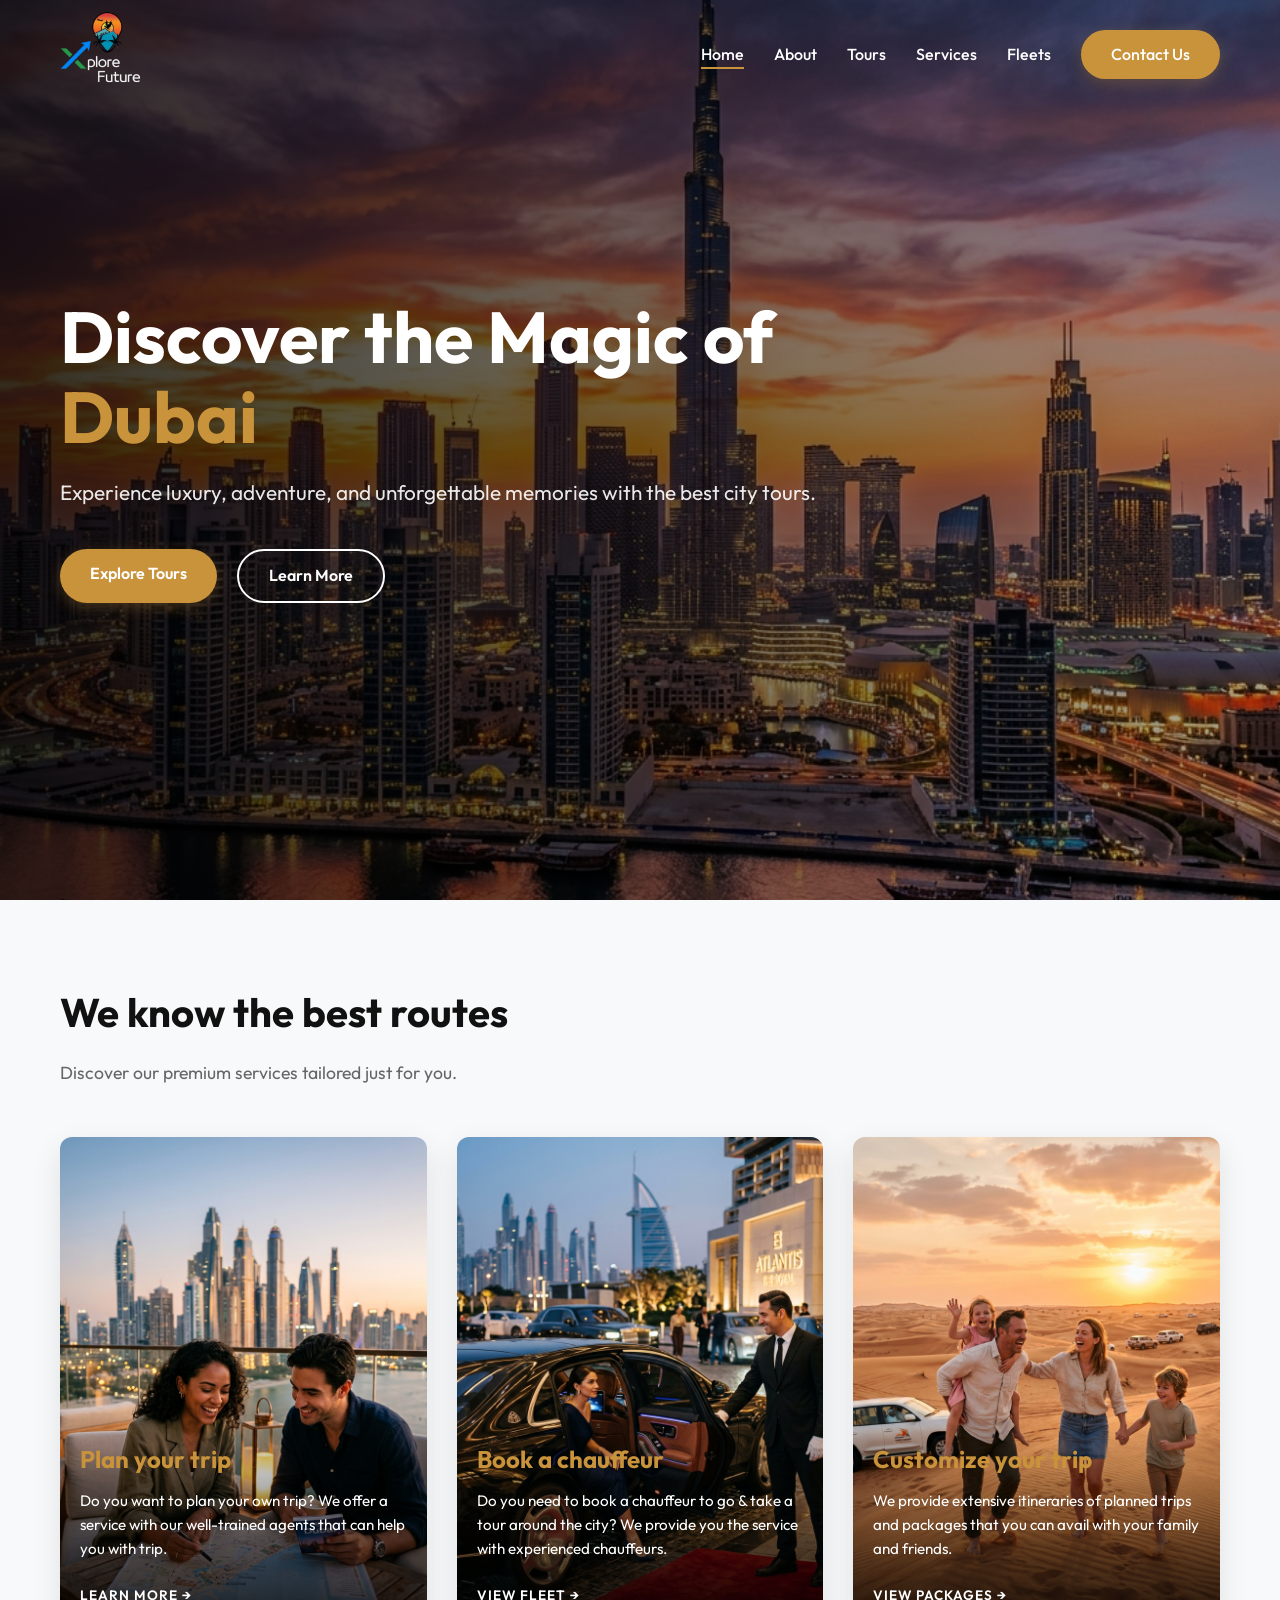
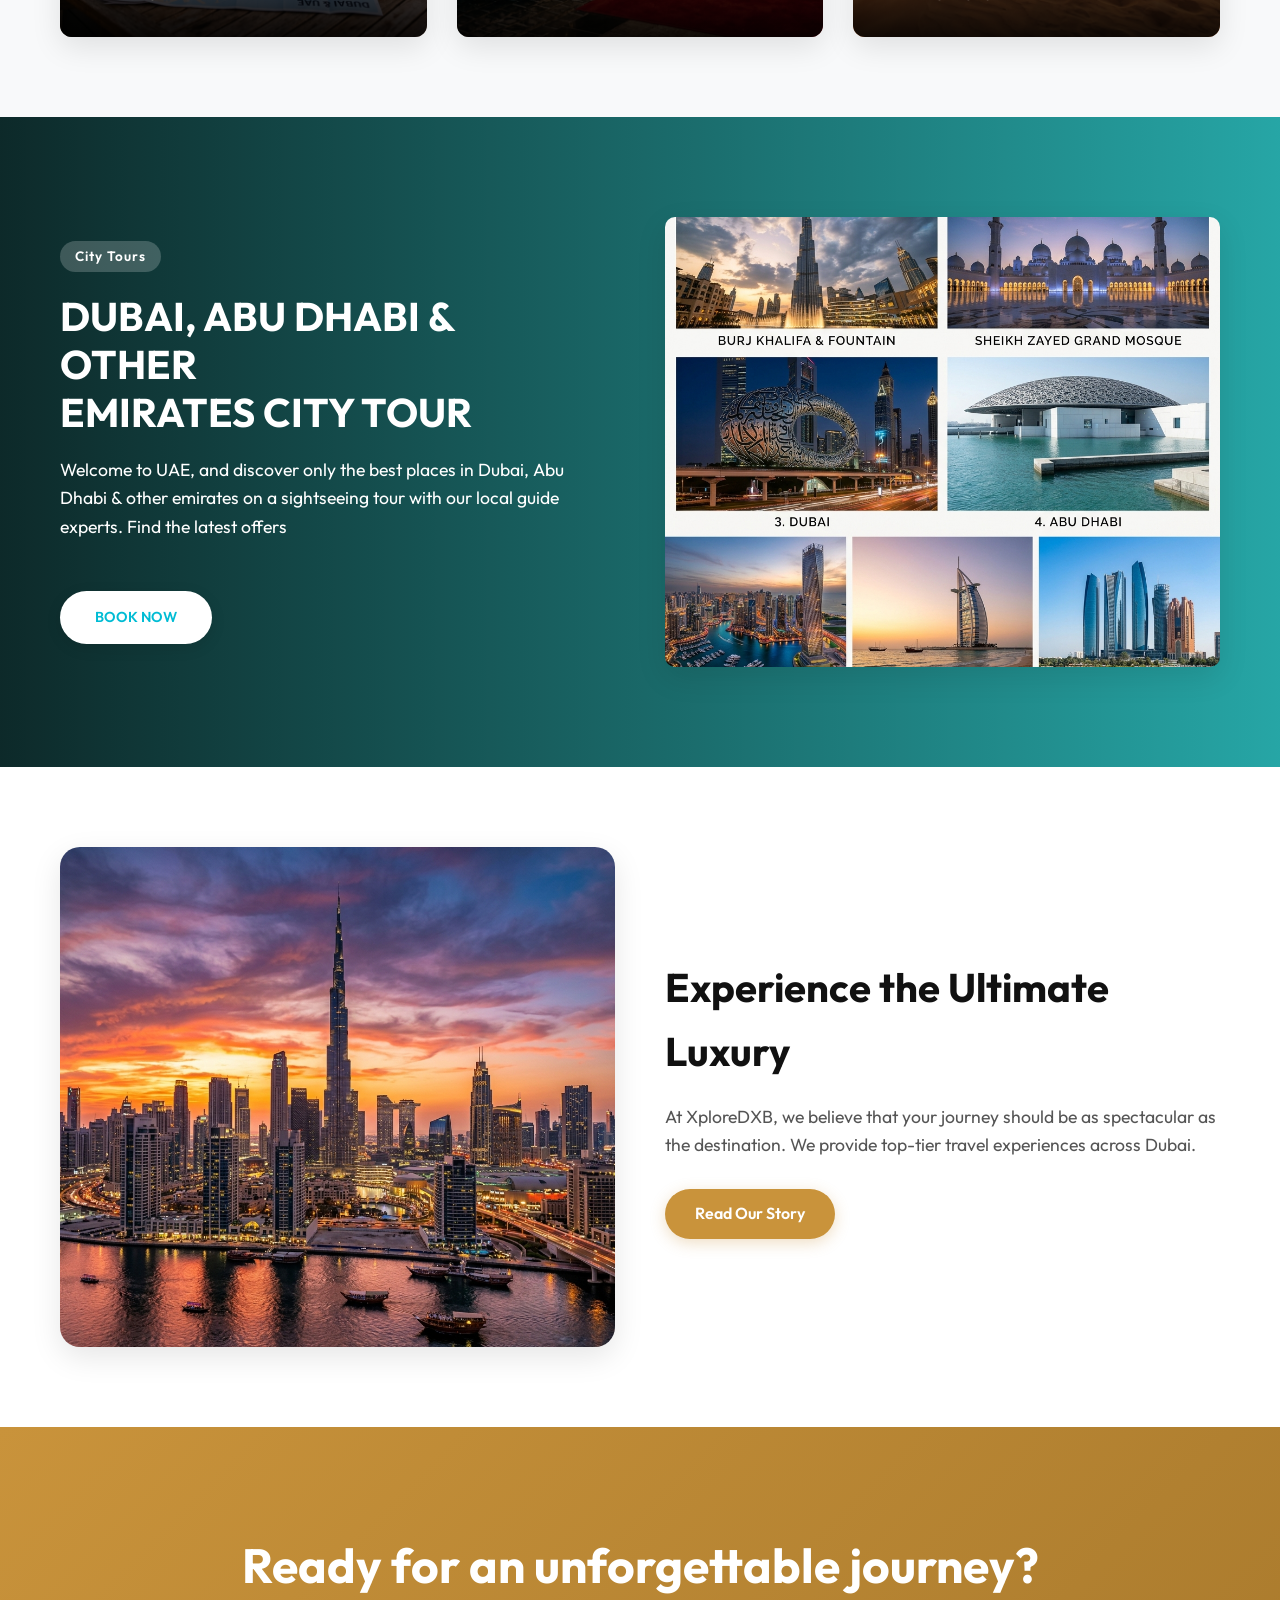
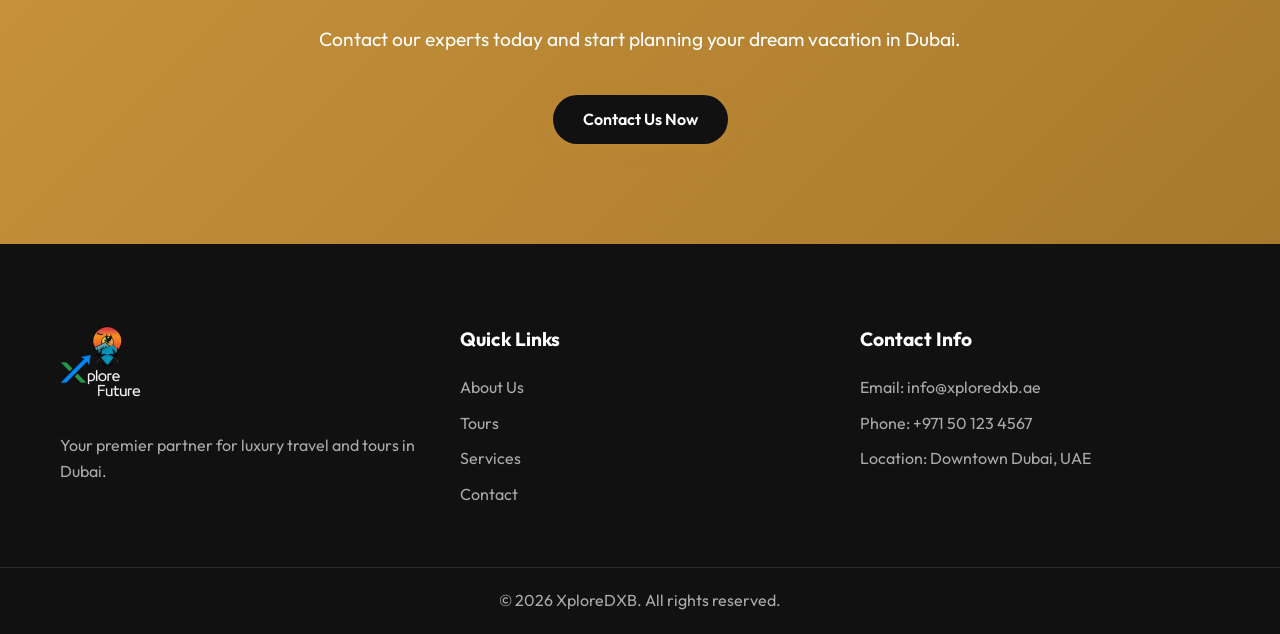
==== index.html @ eebd7970 "explore dxb" ====
<!DOCTYPE html>
<html lang="en">
<head>
    <meta charset="UTF-8">
    <meta name="viewport" content="width=device-width, initial-scale=1.0">
    <title>XploreDXB - Dubai City Tour</title>
    <meta name="description" content="Explore Dubai with the best city tours, chauffeur services, and customizable trips.">
    <link href="https://fonts.googleapis.com/css2?family=Outfit:wght@300;400;600;700&display=swap" rel="stylesheet">
    <link rel="stylesheet" href="css/style.css">
</head>
<body>
    <header class="header" id="header">
        <div class="container nav-container">
            <a href="index.html" class="logo"><img src="assets/logo.png" alt="XploreDXB Logo" style="height: 75px; width: auto; max-height: 100%;"></a>
            <nav class="nav-menu" id="nav-menu">
                <ul class="nav-list">
                    <li><a href="index.html" class="nav-link active">Home</a></li>
                    <li><a href="about.html" class="nav-link">About</a></li>
                    <li><a href="tours.html" class="nav-link">Tours</a></li>
                    <li><a href="services.html" class="nav-link">Services</a></li>
                    <li><a href="fleets.html" class="nav-link">Fleets</a></li>
                    <li><a href="contact.html" class="nav-link btn-primary">Contact Us</a></li>
                </ul>
            </nav>
            <div class="menu-toggle" id="menu-toggle">
                <div class="bar"></div>
                <div class="bar"></div>
                <div class="bar"></div>
            </div>
        </div>
    </header>

    <main>
        <!-- Hero Section -->
        <section class="hero" id="home">
            <div class="hero-overlay"></div>
            <div class="container">
                <div class="hero-content">
                    <h1 class="hero-title">Discover the Magic of <span>Dubai</span></h1>
                    <p class="hero-subtitle">Experience luxury, adventure, and unforgettable memories with the best city tours.</p>
                    <div class="hero-actions">
                        <a href="tours.html" class="btn-primary">Explore Tours</a>
                        <a href="about.html" class="btn-secondary">Learn More</a>
                    </div>
                </div>
            </div>
        </section>

        <!-- Best Routes Section -->
        <section class="section routes-section" id="routes">
            <div class="container">
                <div class="section-header">
                    <h2 class="section-title">We know the best routes</h2>
                    <p class="section-subtitle">Discover our premium services tailored just for you.</p>
                </div>
                
                <div class="cards-grid">
                    <!-- Card 1 -->
                    <div class="route-card" style="background-image: url('assets/images/card_plan.png');">
                        <div class="card-overlay">
                            <h3>Plan your trip</h3>
                            <p>Do you want to plan your own trip? We offer a service with our well-trained agents that can help you with trip.</p>
                            <a href="services.html" class="card-link">Learn More &rarr;</a>
                        </div>
                    </div>

                    <!-- Card 2 -->
                    <div class="route-card" style="background-image: url('assets/images/card_chauffeur.png');">
                        <div class="card-overlay">
                            <h3>Book a chauffeur</h3>
                            <p>Do you need to book a chauffeur to go & take a tour around the city? We provide you the service with experienced chauffeurs.</p>
                            <a href="fleets.html" class="card-link">View Fleet &rarr;</a>
                        </div>
                    </div>

                    <!-- Card 3 -->
                    <div class="route-card" style="background-image: url('assets/images/card_customize.png');">
                        <div class="card-overlay">
                            <h3>Customize your trip</h3>
                            <p>We provide extensive itineraries of planned trips and packages that you can avail with your family and friends.</p>
                            <a href="tours.html" class="card-link">View Packages &rarr;</a>
                        </div>
                    </div>
                </div>
            </div>
        </section>

        <!-- City Tour Section -->
        <section class="section city-tour-section">
            <div class="city-tour-overlay"></div>
            <div class="container split-layout" style="position: relative; z-index: 2;">
                <div class="split-content city-tour-text">
                    <span class="pill-tag">City Tours</span>
                    <h2 class="section-title text-white">DUBAI, ABU DHABI & OTHER<br>EMIRATES CITY TOUR</h2>
                    <p class="text-white">Welcome to UAE, and discover only the best places in Dubai, Abu Dhabi & other emirates on a sightseeing tour with our local guide experts. Find the latest offers</p>
                    <a href="contact.html" class="btn-primary btn-cyan">BOOK NOW</a>
                </div>
                <div class="split-image city-tour-img"></div>
            </div>
        </section>

        <!-- About Us Snippet Section -->
        <section class="section about-snippet">
            <div class="container split-layout">
                <div class="split-image" style="background-image: url('assets/images/hero_dubai.png'); border-radius: 20px;"></div>
                <div class="split-content">
                    <h2 class="section-title">Experience the Ultimate Luxury</h2>
                    <p>At XploreDXB, we believe that your journey should be as spectacular as the destination. We provide top-tier travel experiences across Dubai.</p>
                    <a href="about.html" class="btn-primary">Read Our Story</a>
                </div>
            </div>
        </section>
        
        <!-- Call to Action Section -->
        <section class="section cta-section">
            <div class="container cta-container">
                <h2>Ready for an unforgettable journey?</h2>
                <p>Contact our experts today and start planning your dream vacation in Dubai.</p>
                <a href="contact.html" class="btn-primary" style="background: var(--dark); color: white;">Contact Us Now</a>
            </div>
        </section>
    </main>

    <footer class="footer">
        <div class="container footer-content">
            <div class="footer-brand">
                <a href="index.html" class="logo"><img src="assets/logo.png" alt="XploreDXB Logo" style="height: 75px; width: auto; max-height: 100%;"></a>
                <p>Your premier partner for luxury travel and tours in Dubai.</p>
            </div>
            <div class="footer-links">
                <h4>Quick Links</h4>
                <ul>
                    <li><a href="about.html">About Us</a></li>
                    <li><a href="tours.html">Tours</a></li>
                    <li><a href="services.html">Services</a></li>
                    <li><a href="contact.html">Contact</a></li>
                </ul>
            </div>
            <div class="footer-contact">
                <h4>Contact Info</h4>
                <p>Email: info@xploredxb.ae</p>
                <p>Phone: +971 50 123 4567</p>
                <p>Location: Downtown Dubai, UAE</p>
            </div>
        </div>
        <div class="footer-bottom">
            <p>&copy; 2026 XploreDXB. All rights reserved.</p>
        </div>
    </footer>

    <script src="js/main.js"></script>
</body>
</html>
---- css/style.css ----
/* CSS Variables for Theming */
:root {
    --primary: #c9933b; /* Premium Gold */
    --primary-dark: #a8792c;
    --secondary: #242424; /* Dark gray for text */
    --light: #f8f9fa;
    --dark: #111111; /* Very dark for background elements */
    --white: #ffffff;
    --transition: all 0.3s ease;
    --shadow: 0 10px 30px rgba(0, 0, 0, 0.1);
    --border-radius: 12px;
}

/* Reset & Global */
* {
    margin: 0;
    padding: 0;
    box-sizing: border-box;
}

body {
    font-family: 'Outfit', sans-serif;
    color: var(--secondary);
    background-color: var(--white);
    line-height: 1.6;
    overflow-x: hidden;
}

a {
    text-decoration: none;
    color: inherit;
    transition: var(--transition);
}

ul {
    list-style: none;
}

.container {
    width: 100%;
    max-width: 1200px;
    margin: 0 auto;
    padding: 0 20px;
}

.section {
    padding: 80px 0;
}

.section-header {
    text-align: left;
    margin-bottom: 50px;
}

.section-title {
    font-size: 2.5rem;
    font-weight: 700;
    margin-bottom: 15px;
    color: var(--dark);
}

.section-subtitle {
    font-size: 1.1rem;
    color: #666;
    max-width: 600px;
    margin: 0;
}

/* Buttons */
.btn-primary, .btn-secondary {
    display: inline-block;
    padding: 12px 30px;
    border-radius: 30px;
    font-weight: 600;
    cursor: pointer;
    transition: var(--transition);
    border: none;
    text-align: center;
}

.btn-primary {
    background-color: var(--primary);
    color: var(--white) !important;
    box-shadow: 0 4px 15px rgba(201, 147, 59, 0.3);
}

.btn-primary:hover {
    background-color: var(--primary-dark);
    transform: translateY(-3px);
    box-shadow: 0 8px 20px rgba(201, 147, 59, 0.4);
}

.btn-secondary {
    background-color: transparent;
    color: var(--white);
    border: 2px solid var(--white);
}

.btn-secondary:hover {
    background-color: var(--white);
    color: var(--dark);
}

/* Header & Nav */
.header {
    position: absolute;
    top: 0;
    left: 0;
    width: 100%;
    z-index: 1000;
    padding: 10px 0;
    background: transparent;
}



.nav-container {
    display: flex;
    justify-content: space-between;
    align-items: center;
}

.logo {
    font-size: 2rem;
    font-weight: 700;
    color: var(--white);
    letter-spacing: 1px;
}

.logo span {
    color: var(--primary);
}

.nav-menu {
    display: flex;
}

.nav-list {
    display: flex;
    align-items: center;
    gap: 30px;
}

.nav-link {
    color: var(--white);
    font-weight: 500;
    position: relative;
}

.nav-link::after {
    content: '';
    position: absolute;
    bottom: -5px;
    left: 0;
    width: 0;
    height: 2px;
    background-color: var(--primary);
    transition: var(--transition);
}

.nav-link:hover::after, .nav-link.active::after {
    width: 100%;
}

.nav-link.btn-primary::after {
    display: none;
}

.menu-toggle {
    display: none;
    flex-direction: column;
    gap: 5px;
    cursor: pointer;
}

.menu-toggle .bar {
    width: 25px;
    height: 3px;
    background-color: var(--white);
    transition: var(--transition);
}

.header.scrolled .menu-toggle .bar {
    background-color: var(--dark);
}

/* Hero Section */
.hero {
    height: 100vh;
    min-height: 600px;
    background-image: url('../assets/images/hero_dubai.png');
    background-size: 110%;
    background-position: 0% 50%;
    position: relative;
    display: flex;
    align-items: center;
    overflow: hidden;
    animation: panBg 25s infinite alternate linear;
}

@keyframes panBg {
    0% { background-position: 0% 50%; }
    100% { background-position: 100% 50%; }
}

.hero-overlay {
    position: absolute;
    top: 0; left: 0; right: 0; bottom: 0;
    background: linear-gradient(to right, rgba(0,0,0,0.8) 0%, rgba(0,0,0,0.3) 100%);
    z-index: 1;
}

.hero-content {
    position: relative;
    z-index: 2;
    color: var(--white);
    max-width: 800px;
    text-align: left;
    animation: fadeInUp 1s ease forwards;
}

.hero-title {
    font-size: 4.5rem;
    font-weight: 700;
    line-height: 1.1;
    margin-bottom: 20px;
}

.hero-title span {
    color: var(--primary);
}

.hero-subtitle {
    font-size: 1.3rem;
    margin-bottom: 40px;
    opacity: 0.9;
}

.hero-actions {
    display: flex;
    gap: 20px;
    justify-content: flex-start;
}

/* Best Routes Section */
.routes-section {
    background-color: var(--light);
}

.cards-grid {
    display: grid;
    grid-template-columns: repeat(auto-fit, minmax(300px, 1fr));
    gap: 30px;
}

.route-card {
    height: 500px;
    border-radius: var(--border-radius);
    overflow: hidden;
    position: relative;
    background-size: cover;
    background-position: center;
    box-shadow: var(--shadow);
    transition: var(--transition);
    cursor: pointer;
}

.route-card:hover {
    transform: translateY(-10px);
}

.card-overlay {
    position: absolute;
    bottom: 0;
    left: 0;
    right: 0;
    background: linear-gradient(to top, rgba(0,0,0,0.9), transparent);
    padding: 30px 20px;
    color: var(--white);
    transition: var(--transition);
}

.card-overlay h3 {
    font-size: 1.5rem;
    margin-bottom: 10px;
    color: var(--primary);
}

.card-overlay p {
    font-size: 0.95rem;
    margin-bottom: 20px;
}

.card-link {
    color: var(--white);
    font-weight: 600;
    text-transform: uppercase;
    font-size: 0.85rem;
    letter-spacing: 1px;
}

.card-link:hover {
    color: var(--primary);
}

/* Split Layout (About Snippet) */
.split-layout {
    display: grid;
    grid-template-columns: 1fr 1fr;
    gap: 50px;
    align-items: center;
}

.split-content h2 {
    font-size: 2.5rem;
    margin-bottom: 20px;
    color: var(--dark);
}

.split-content p {
    margin-bottom: 30px;
    color: #555;
    font-size: 1.1rem;
}

.split-image {
    height: 500px;
    background-size: cover;
    background-position: center;
    box-shadow: var(--shadow);
}

/* CTA Section */
.cta-section {
    background: linear-gradient(135deg, var(--primary), var(--primary-dark));
    color: var(--white);
    text-align: center;
    padding: 100px 20px;
}

.cta-container h2 {
    font-size: 3rem;
    margin-bottom: 20px;
}

.cta-container p {
    font-size: 1.2rem;
    margin-bottom: 40px;
}

/* Footer */
.footer {
    background-color: var(--dark);
    color: #aaa;
    padding: 80px 0 20px;
}

.footer-content {
    display: grid;
    grid-template-columns: repeat(auto-fit, minmax(250px, 1fr));
    gap: 40px;
    margin-bottom: 50px;
}

.footer-brand .logo {
    display: block;
    margin-bottom: 20px;
}

.footer h4 {
    color: var(--white);
    margin-bottom: 20px;
    font-size: 1.2rem;
}

.footer-links ul li {
    margin-bottom: 10px;
}

.footer-links a:hover {
    color: var(--primary);
    padding-left: 5px;
}

.footer-contact p {
    margin-bottom: 10px;
}

.footer-bottom {
    text-align: center;
    padding-top: 20px;
    border-top: 1px solid rgba(255,255,255,0.1);
}

/* Animations */
@keyframes fadeInUp {
    from {
        opacity: 0;
        transform: translateY(30px);
    }
    to {
        opacity: 1;
        transform: translateY(0);
    }
}

/* City Tour Section */
.city-tour-section {
    position: relative;
    background-image: url('../assets/images/hero_dubai.png');
    background-size: cover;
    background-position: center;
    background-attachment: fixed;
    padding: 100px 0;
}

.city-tour-overlay {
    position: absolute;
    top: 0; left: 0; right: 0; bottom: 0;
    background: linear-gradient(to right, rgba(0, 30, 30, 0.95), rgba(0, 150, 150, 0.85));
    z-index: 1;
}

.city-tour-text {
    padding-right: 40px;
}

.city-tour-text .section-title {
    margin-top: 20px;
    font-size: 2.5rem;
    line-height: 1.2;
}

.text-white {
    color: var(--white) !important;
}

.pill-tag {
    display: inline-block;
    padding: 5px 15px;
    background: rgba(255, 255, 255, 0.2);
    color: var(--white);
    border-radius: 20px;
    font-size: 0.85rem;
    font-weight: 600;
    letter-spacing: 1px;
}

.btn-cyan {
    background-color: var(--white);
    color: #00bcd4 !important;
    margin-top: 20px;
    font-size: 0.9rem;
    padding: 15px 35px;
    box-shadow: 0 4px 15px rgba(0,0,0,0.1);
}

.btn-cyan:hover {
    background-color: #00bcd4;
    color: var(--white) !important;
}

.city-tour-img {
    background-image: url('../assets/images/city_tour.png');
    border-radius: 10px;
    height: 450px;
    box-shadow: var(--shadow);
}

/* Responsive */
@media (max-width: 992px) {
    .hero-title { font-size: 3.5rem; }
    .split-layout { grid-template-columns: 1fr; }
    .split-image { height: 400px; order: -1; }
}

@media (max-width: 768px) {
    .menu-toggle { display: flex; }
    
    .nav-menu {
        position: absolute;
        top: 100%;
        left: 0;
        width: 100%;
        background-color: var(--white);
        padding: 20px;
        box-shadow: 0 10px 20px rgba(0,0,0,0.1);
        clip-path: polygon(0 0, 100% 0, 100% 0, 0 0);
        transition: clip-path 0.4s ease-in-out;
    }

    .nav-menu.active {
        clip-path: polygon(0 0, 100% 0, 100% 100%, 0 100%);
    }

    .nav-list {
        flex-direction: column;
        align-items: flex-start;
        gap: 15px;
    }

    .nav-link { color: var(--dark); }
    .header .nav-link { color: var(--dark); } /* force dark links on mobile */
    .header .logo { color: var(--dark); } /* force dark logo on mobile */
    .header .menu-toggle .bar { background-color: var(--dark); }

    .hero-title { font-size: 2.5rem; }
    .hero-actions { flex-direction: column; }
    
    .cta-container h2 { font-size: 2rem; }
}
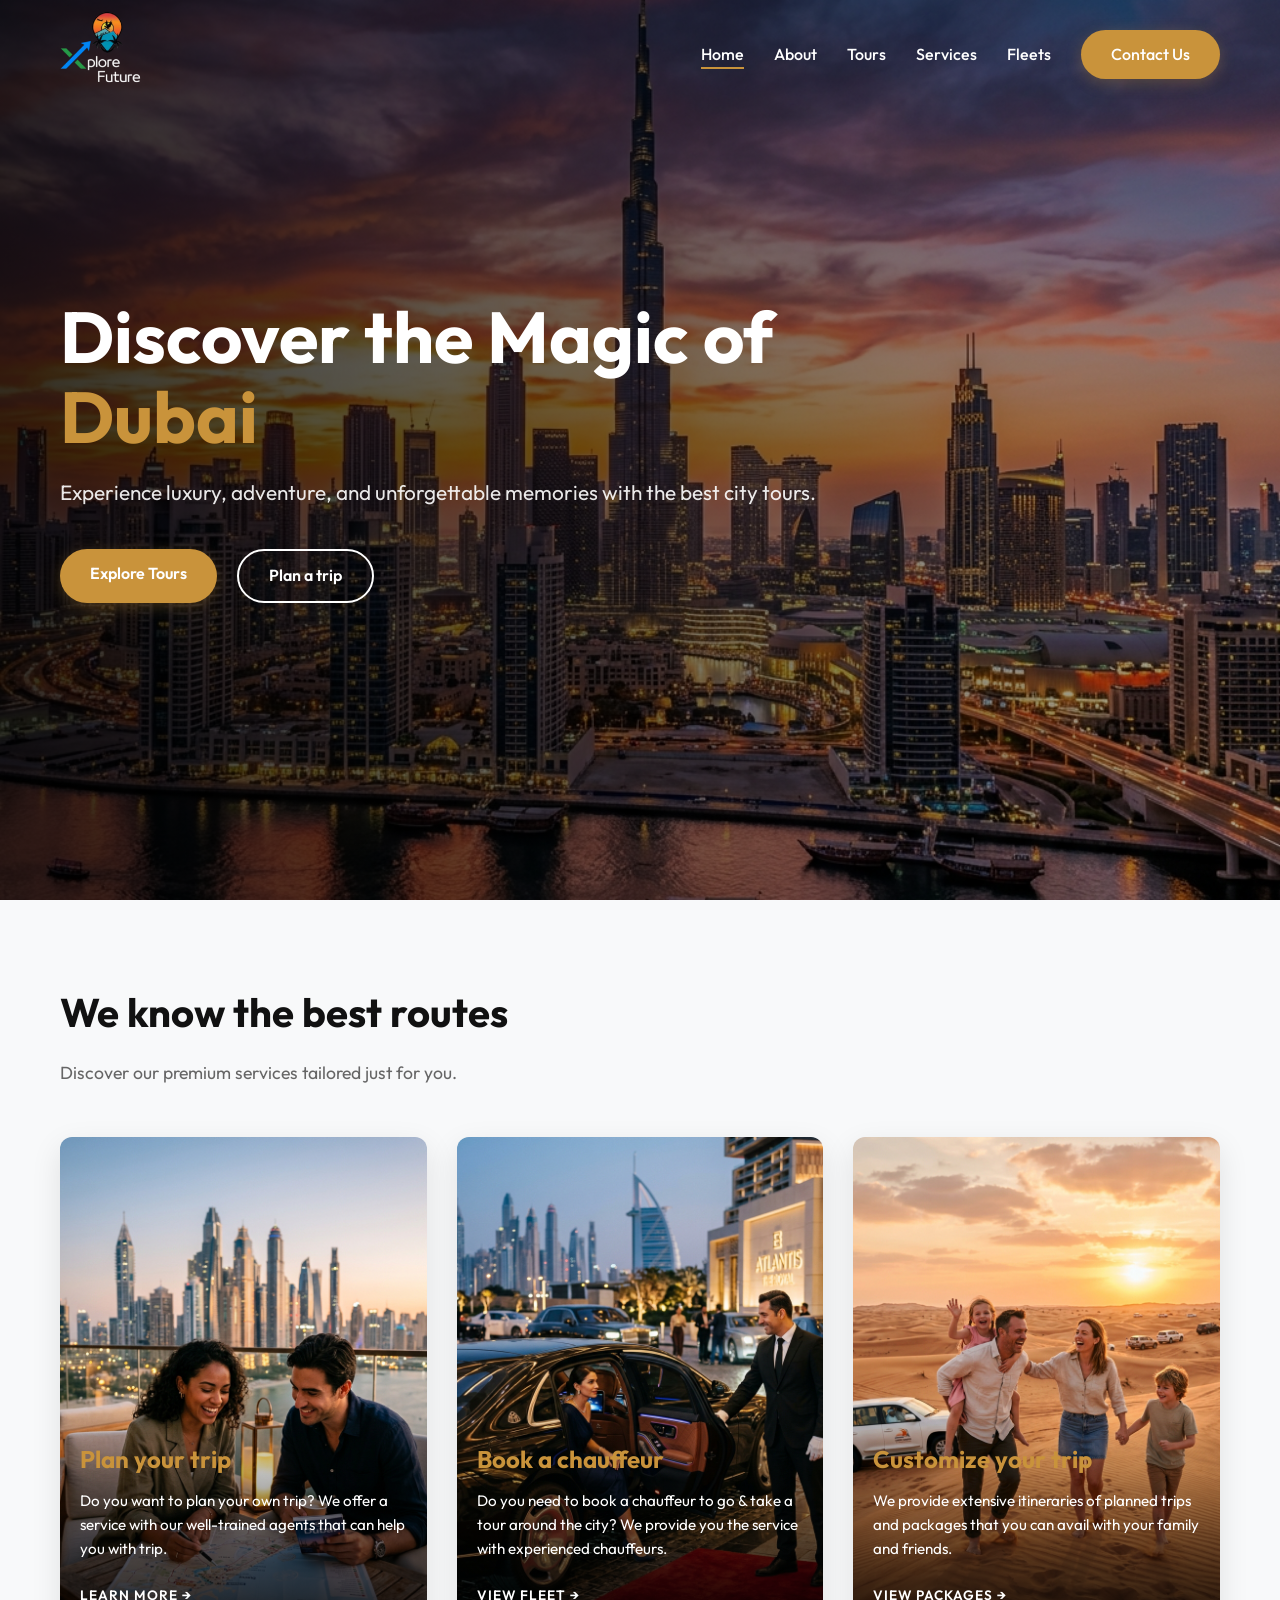
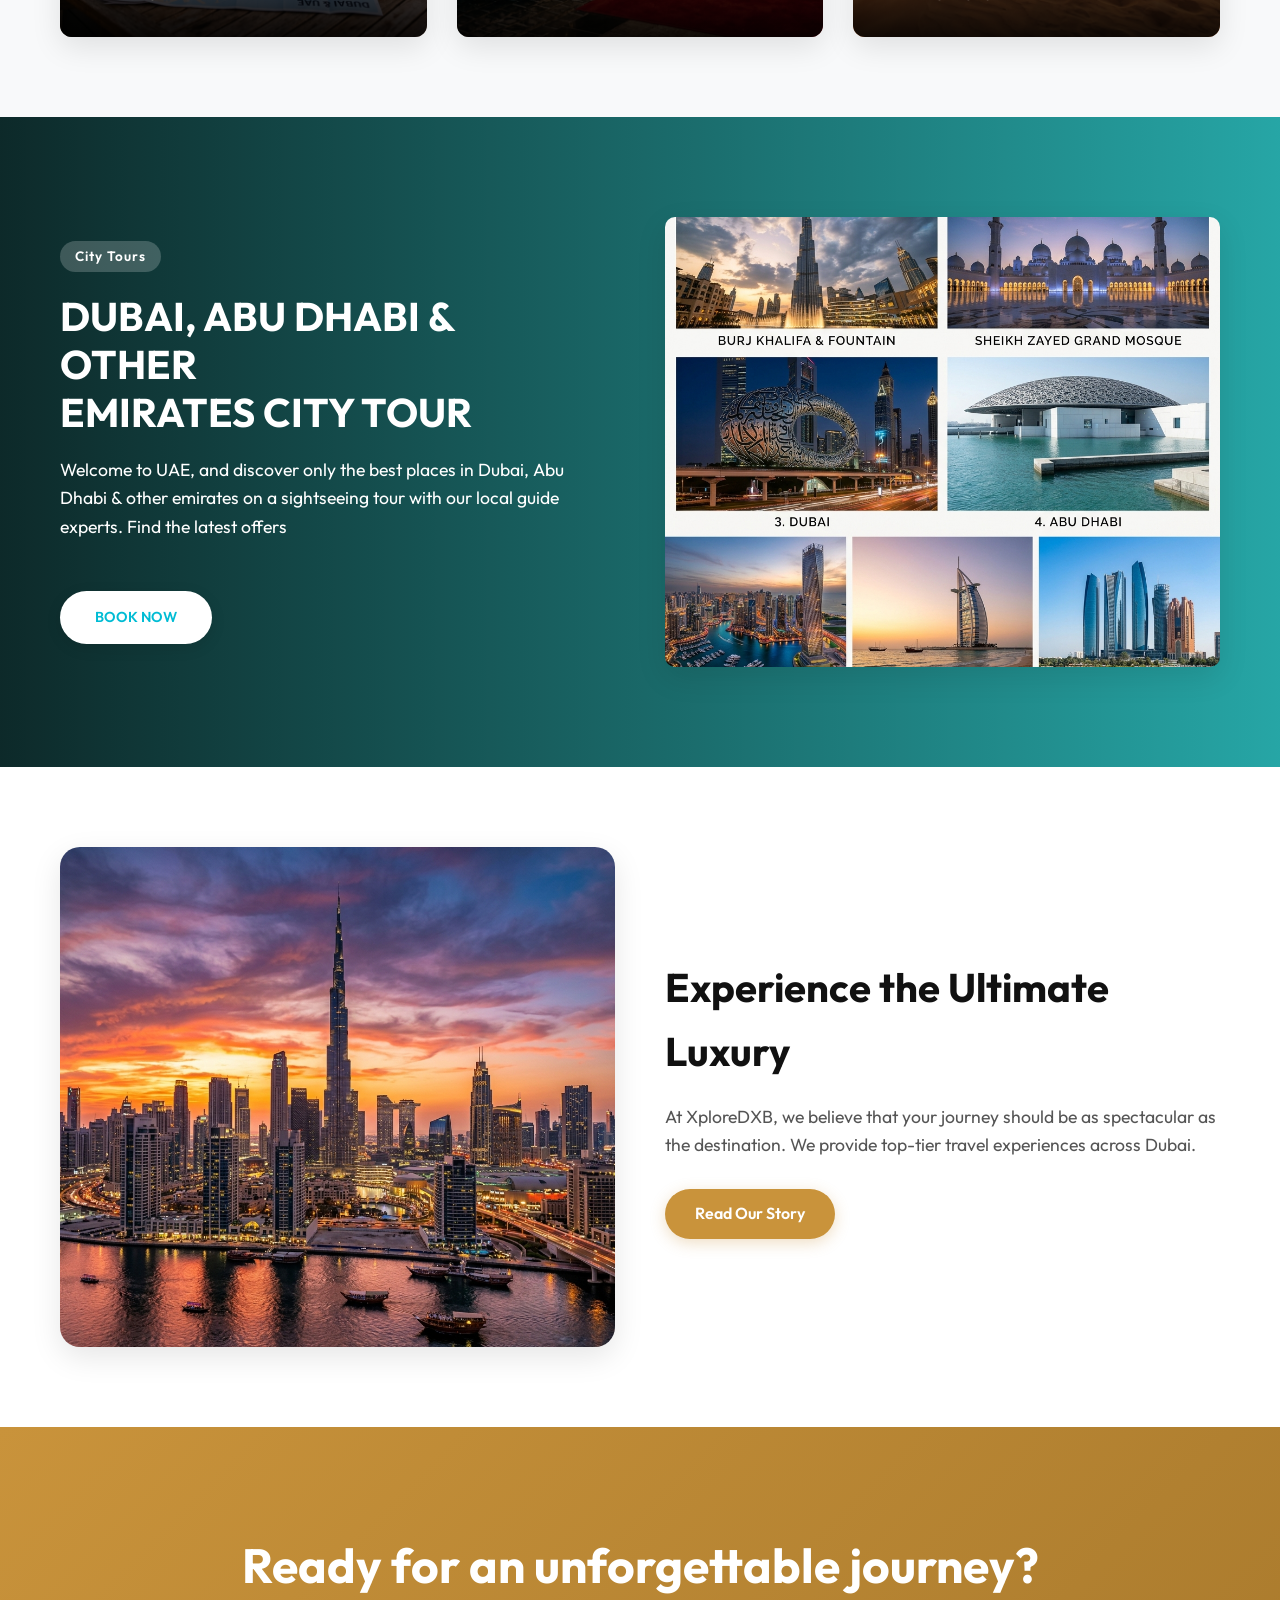
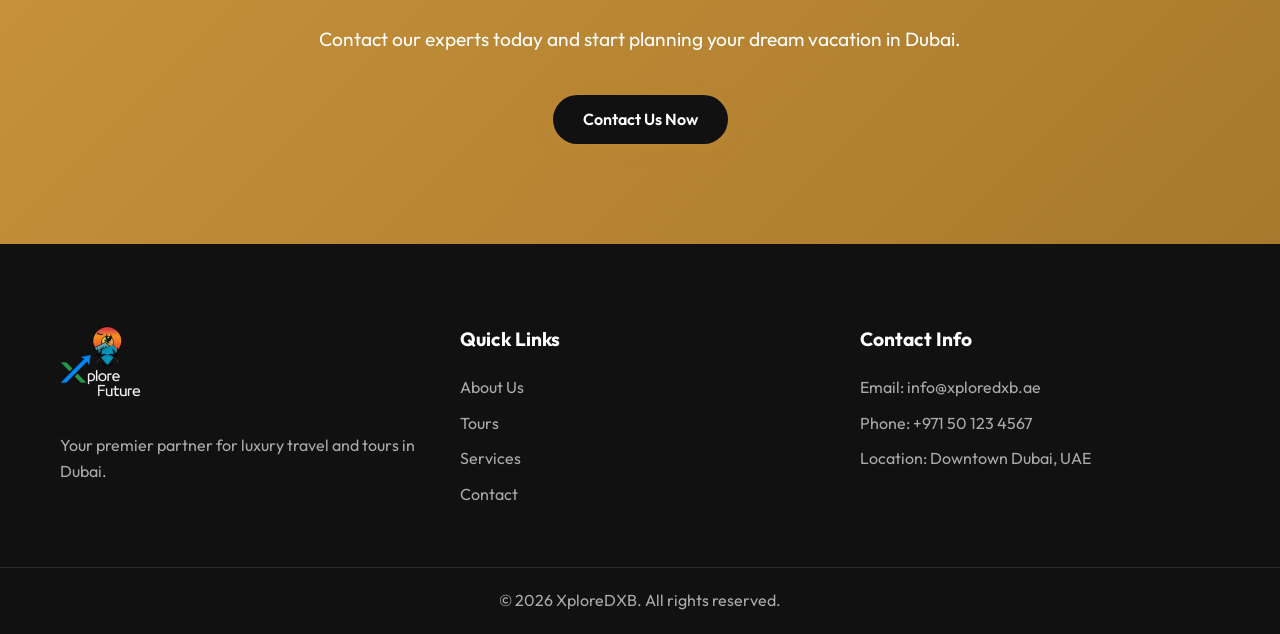
==== commit 98c6d16d: "polised pages" ====
--- a/index.html
+++ b/index.html
@@ -40,7 +40,7 @@
                     <p class="hero-subtitle">Experience luxury, adventure, and unforgettable memories with the best city tours.</p>
                     <div class="hero-actions">
                         <a href="tours.html" class="btn-primary">Explore Tours</a>
-                        <a href="about.html" class="btn-secondary">Learn More</a>
+                        <a href="contact.html" class="btn-secondary">Plan a trip</a>
                     </div>
                 </div>
             </div>
--- a/css/style.css
+++ b/css/style.css
@@ -189,7 +189,8 @@
     height: 100vh;
     min-height: 600px;
     background-image: url('../assets/images/hero_dubai.png');
-    background-size: 110%;
+    background-size: cover;
+    background-repeat: no-repeat;
     background-position: 0% 50%;
     position: relative;
     display: flex;
@@ -465,6 +466,109 @@
     border-radius: 10px;
     height: 450px;
     box-shadow: var(--shadow);
+}
+
+/* Tours Page Expansions */
+.deal-badge {
+    position: absolute;
+    top: 20px;
+    right: -20px;
+    background: #ff4757;
+    color: white;
+    padding: 10px 30px;
+    font-weight: 700;
+    box-shadow: 0 4px 15px rgba(255, 71, 87, 0.4);
+    z-index: 10;
+}
+
+.feature-list {
+    list-style: none;
+    margin: 20px 0;
+}
+.feature-list li {
+    margin-bottom: 10px;
+    padding-left: 25px;
+    position: relative;
+}
+.feature-list li::before {
+    content: '✓';
+    position: absolute;
+    left: 0;
+    color: var(--primary);
+    font-weight: bold;
+}
+
+.price-tag {
+    font-size: 2rem;
+    font-weight: 700;
+    color: var(--primary-dark);
+}
+.price-tag small {
+    font-size: 1rem;
+    color: #666;
+    font-weight: 400;
+}
+
+.tour-badge {
+    display: inline-block;
+    background: var(--primary);
+    color: var(--dark);
+    padding: 4px 12px;
+    border-radius: 15px;
+    font-size: 0.8rem;
+    font-weight: 700;
+    margin-bottom: 10px;
+}
+
+.features-grid {
+    display: grid;
+    grid-template-columns: repeat(auto-fit, minmax(200px, 1fr));
+    gap: 30px;
+    margin-top: 40px;
+}
+.feature-box {
+    text-align: center;
+    padding: 30px 20px;
+    background: rgba(255,255,255,0.05);
+    border-radius: 15px;
+    transition: var(--transition);
+}
+.feature-box:hover {
+    transform: translateY(-10px);
+    background: rgba(255,255,255,0.1);
+}
+.feature-icon {
+    font-size: 3rem;
+    margin-bottom: 15px;
+    color: var(--primary);
+}
+
+.testimonials-grid {
+    display: grid;
+    grid-template-columns: repeat(auto-fit, minmax(300px, 1fr));
+    gap: 30px;
+    margin-top: 40px;
+}
+.testimonial-card {
+    background: var(--white);
+    padding: 40px 30px;
+    border-radius: 15px;
+    box-shadow: var(--shadow);
+    text-align: center;
+}
+.testimonial-card .stars {
+    color: var(--primary);
+    font-size: 1.5rem;
+    margin-bottom: 20px;
+}
+.testimonial-card .quote {
+    font-style: italic;
+    color: #555;
+    margin-bottom: 20px;
+}
+.testimonial-card h4 {
+    color: var(--dark);
+    font-weight: 600;
 }
 
 /* Responsive */
@@ -501,11 +605,200 @@
 
     .nav-link { color: var(--dark); }
     .header .nav-link { color: var(--dark); } /* force dark links on mobile */
-    .header .logo { color: var(--dark); } /* force dark logo on mobile */
-    .header .menu-toggle .bar { background-color: var(--dark); }
 
     .hero-title { font-size: 2.5rem; }
     .hero-actions { flex-direction: column; }
     
     .cta-container h2 { font-size: 2rem; }
 }
+
+/* VIP Experiences Section */
+.vip-section {
+    position: relative;
+    padding: 100px 0;
+    background: url('../assets/images/hero_dubai.png') center/cover fixed;
+    color: var(--white);
+    overflow: hidden;
+}
+.vip-section::before {
+    content: '';
+    position: absolute;
+    top: 0; left: 0; right: 0; bottom: 0;
+    background: rgba(17, 17, 17, 0.85);
+    z-index: 1;
+}
+.vip-container {
+    position: relative;
+    z-index: 2;
+}
+.vip-header {
+    text-align: center;
+    margin-bottom: 60px;
+}
+.vip-header .section-title {
+    color: var(--primary);
+    font-size: 3rem;
+}
+.vip-header p {
+    font-size: 1.2rem;
+    color: #ccc;
+    max-width: 700px;
+    margin: 0 auto;
+}
+.vip-grid {
+    display: grid;
+    grid-template-columns: repeat(auto-fit, minmax(300px, 1fr));
+    gap: 40px;
+}
+.vip-card {
+    background: rgba(255, 255, 255, 0.05);
+    backdrop-filter: blur(10px);
+    -webkit-backdrop-filter: blur(10px);
+    border: 1px solid rgba(255, 255, 255, 0.1);
+    border-radius: 20px;
+    padding: 40px 30px;
+    text-align: center;
+    transition: all 0.4s cubic-bezier(0.175, 0.885, 0.32, 1.275);
+    position: relative;
+    overflow: hidden;
+}
+.vip-card::before {
+    content: '';
+    position: absolute;
+    top: -50%; left: -50%;
+    width: 200%; height: 200%;
+    background: radial-gradient(circle, rgba(201,147,59,0.1) 0%, transparent 70%);
+    opacity: 0;
+    transition: opacity 0.5s;
+    pointer-events: none;
+}
+.vip-card:hover {
+    transform: translateY(-15px) scale(1.03);
+    border-color: rgba(201, 147, 59, 0.5);
+    box-shadow: 0 20px 40px rgba(0,0,0,0.4), 0 0 20px rgba(201,147,59,0.2);
+}
+.vip-card:hover::before {
+    opacity: 1;
+}
+.vip-icon {
+    font-size: 3.5rem;
+    color: var(--primary);
+    margin-bottom: 20px;
+    display: inline-block;
+    transition: transform 0.5s ease;
+}
+.vip-card:hover .vip-icon {
+    transform: rotateY(180deg);
+}
+.vip-card h3 {
+    font-size: 1.5rem;
+    margin-bottom: 15px;
+    font-weight: 600;
+}
+.vip-card p {
+    color: #aaa;
+    font-size: 1rem;
+    margin-bottom: 25px;
+}
+.vip-card .btn-primary {
+    background: transparent;
+    border: 1px solid var(--primary);
+    color: var(--primary) !important;
+}
+.vip-card:hover .btn-primary {
+    background: var(--primary);
+    color: var(--white) !important;
+}
+
+/* Fleet Supercar Section */
+.supercar-section {
+    background-color: var(--dark);
+    color: var(--white);
+    padding: 100px 0;
+    margin-top: 80px;
+}
+.supercar-header {
+    text-align: center;
+    margin-bottom: 60px;
+}
+.supercar-header .section-title {
+    color: var(--white);
+    font-size: 3rem;
+}
+.supercar-header .section-title span {
+    color: var(--primary);
+}
+.supercar-grid {
+    display: grid;
+    grid-template-columns: repeat(auto-fit, minmax(320px, 1fr));
+    gap: 40px;
+}
+.supercar-card {
+    background: linear-gradient(145deg, #1a1a1a, #111111);
+    border: 1px solid rgba(255,255,255,0.05);
+    border-radius: 20px;
+    padding: 30px;
+    position: relative;
+    overflow: hidden;
+    transition: var(--transition);
+    box-shadow: 0 10px 30px rgba(0,0,0,0.5);
+}
+.supercar-card::before {
+    content: '';
+    position: absolute;
+    top: 0; left: -100%;
+    width: 50%; height: 100%;
+    background: linear-gradient(to right, transparent, rgba(201,147,59,0.1), transparent);
+    transform: skewX(-25deg);
+    transition: 0.7s;
+}
+.supercar-card:hover::before {
+    left: 150%;
+}
+.supercar-card:hover {
+    transform: translateY(-10px);
+    border-color: var(--primary);
+    box-shadow: 0 15px 40px rgba(201,147,59,0.2);
+}
+.supercar-img {
+    width: 100%;
+    height: 200px;
+    background-size: cover;
+    background-position: center;
+    border-radius: 10px;
+    margin-bottom: 20px;
+    transition: transform 0.5s ease;
+}
+.supercar-card:hover .supercar-img {
+    transform: scale(1.05);
+}
+.supercar-title {
+    font-size: 1.8rem;
+    margin-bottom: 15px;
+    font-weight: 700;
+}
+.supercar-specs {
+    display: flex;
+    justify-content: space-between;
+    margin-bottom: 25px;
+    border-top: 1px solid rgba(255,255,255,0.1);
+    border-bottom: 1px solid rgba(255,255,255,0.1);
+    padding: 15px 0;
+}
+.spec-item {
+    text-align: center;
+    font-size: 0.85rem;
+    color: #aaa;
+}
+.spec-item span {
+    display: block;
+    color: var(--primary);
+    font-size: 1.1rem;
+    font-weight: 600;
+    margin-bottom: 5px;
+}
+.supercar-card .btn-primary {
+    width: 100%;
+    text-align: center;
+}
+
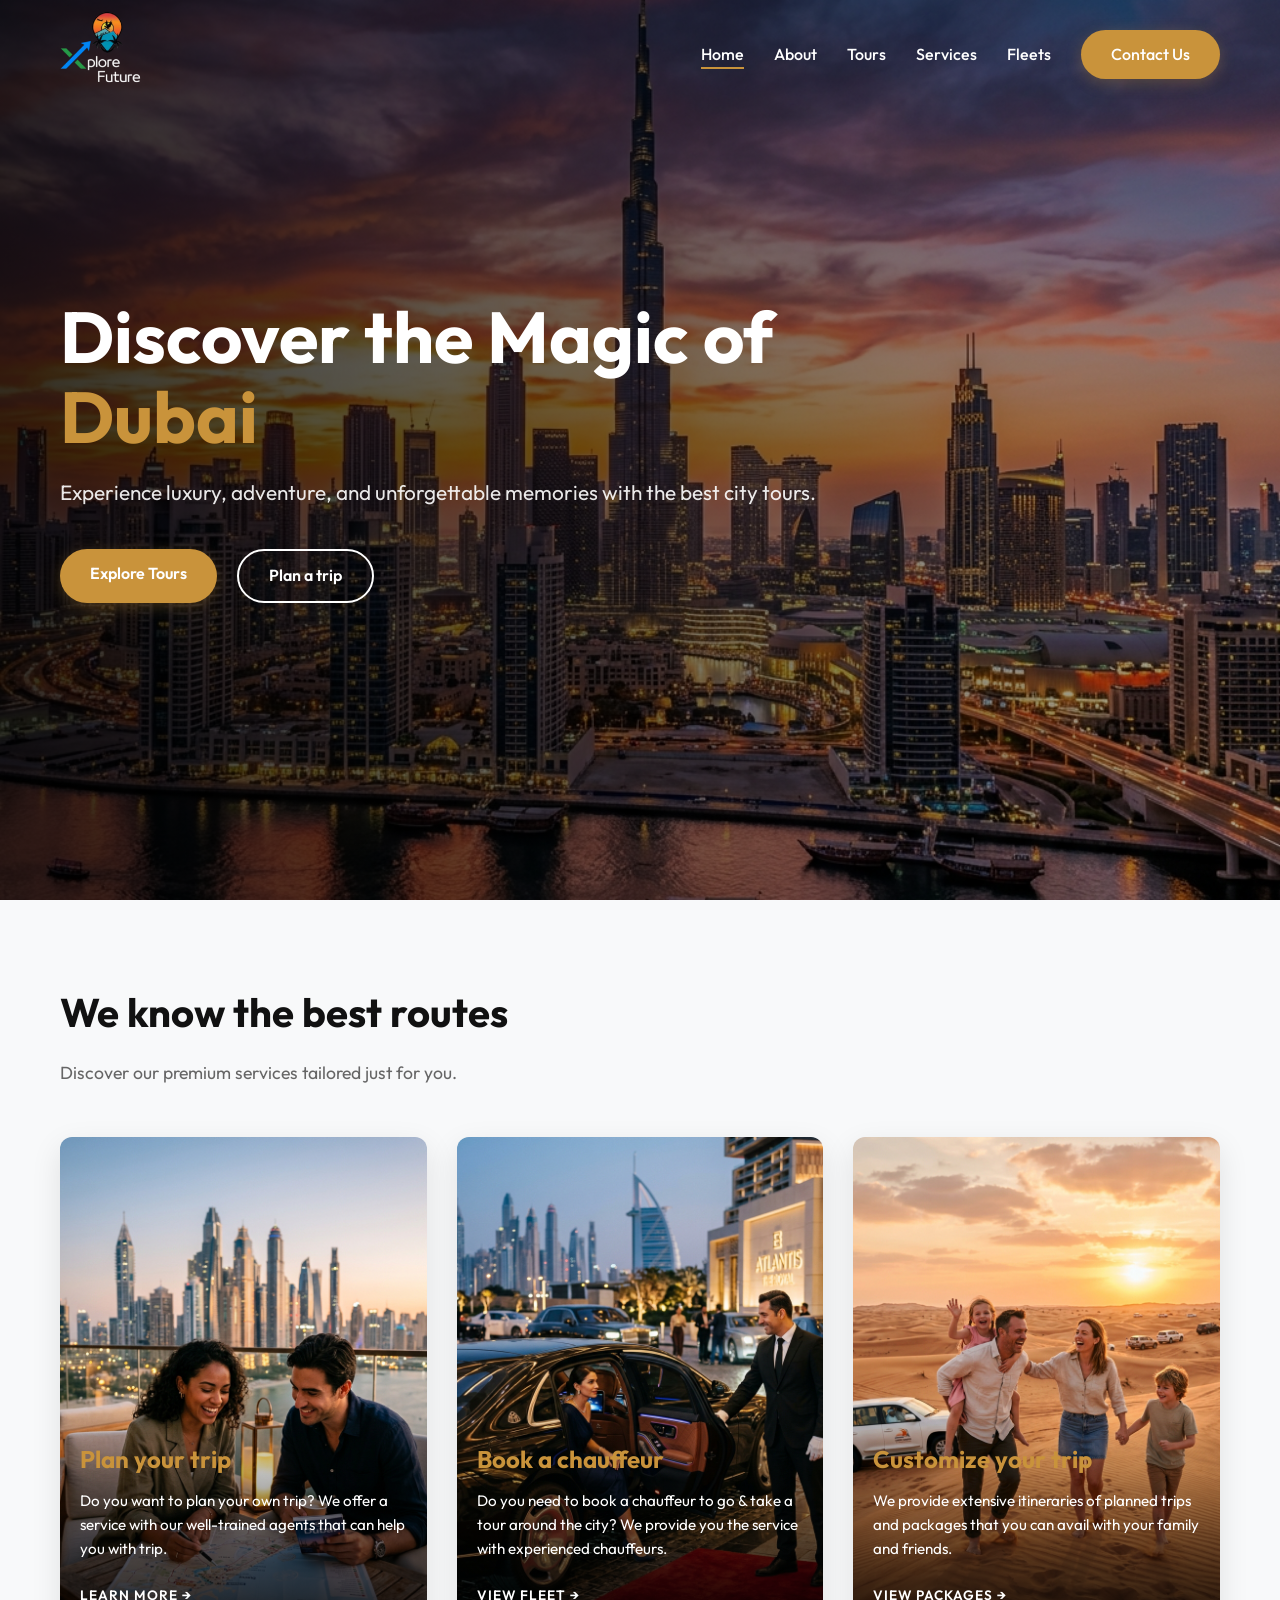
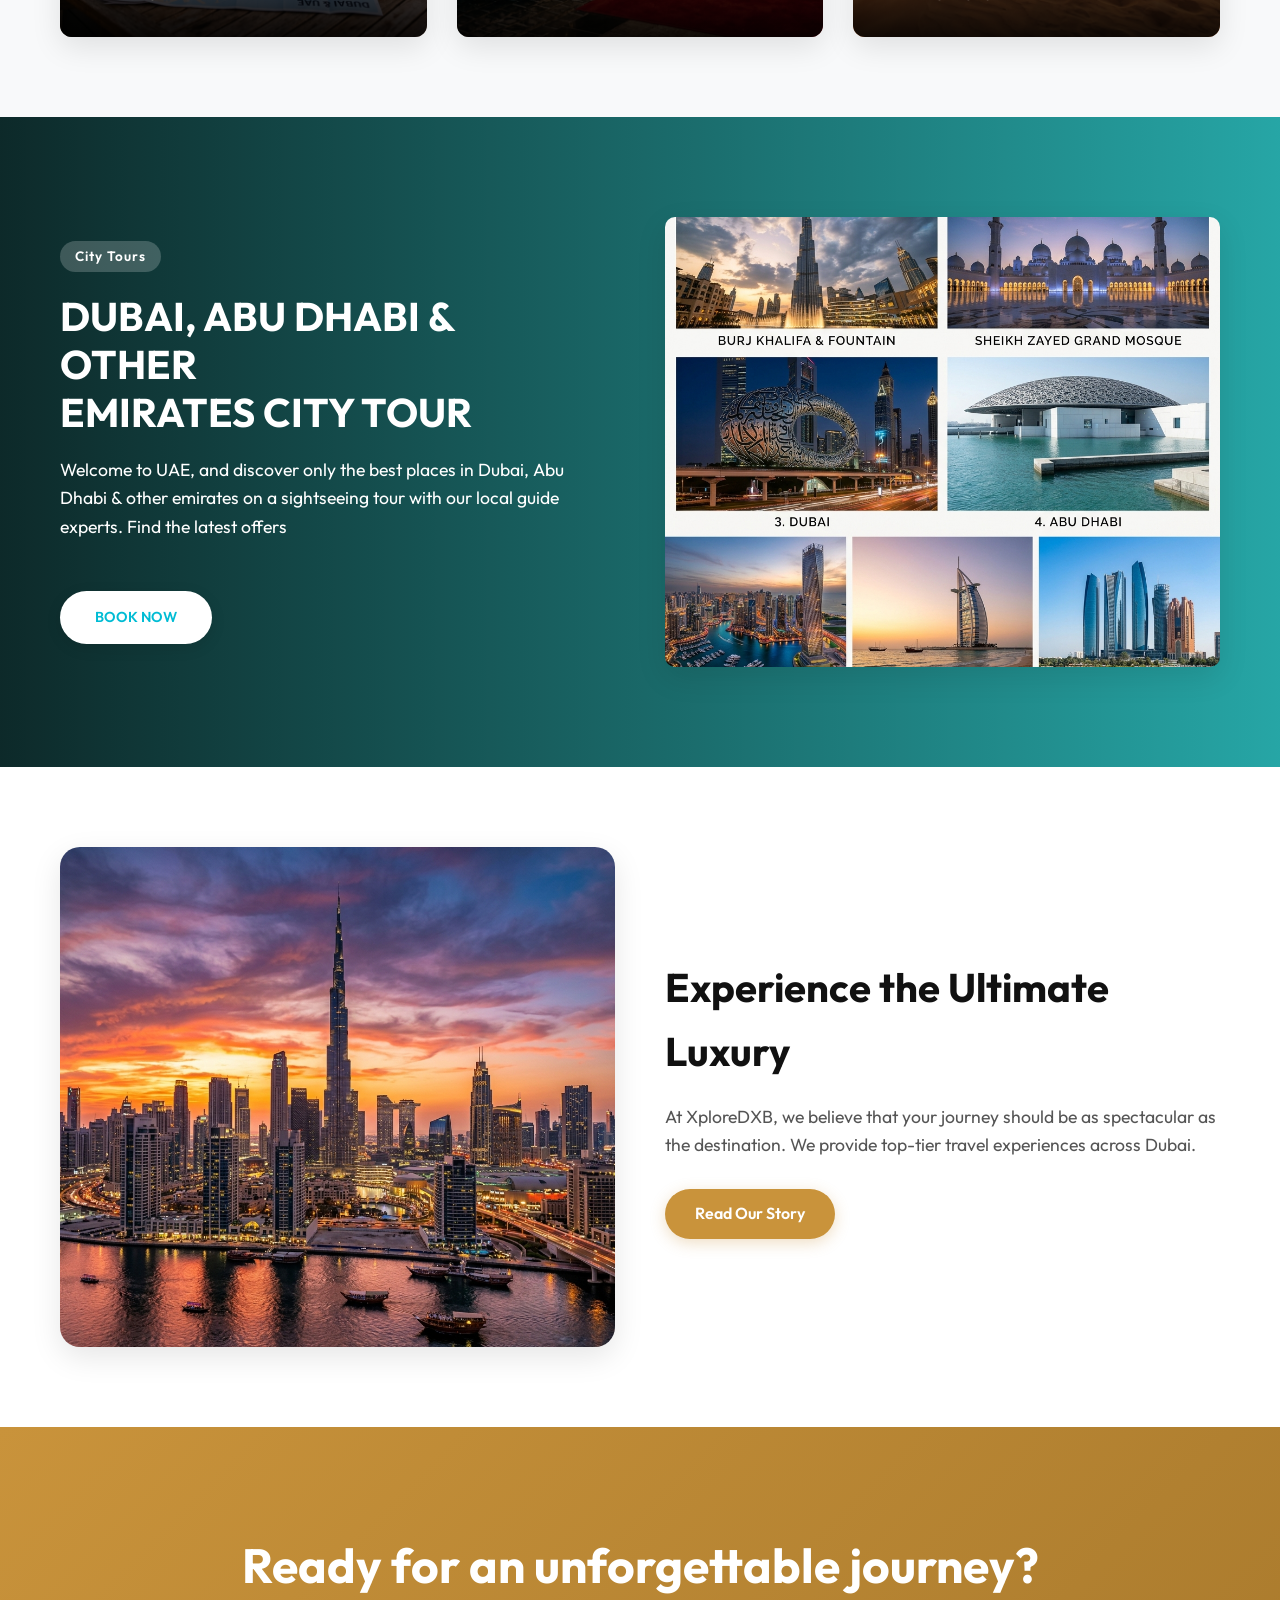
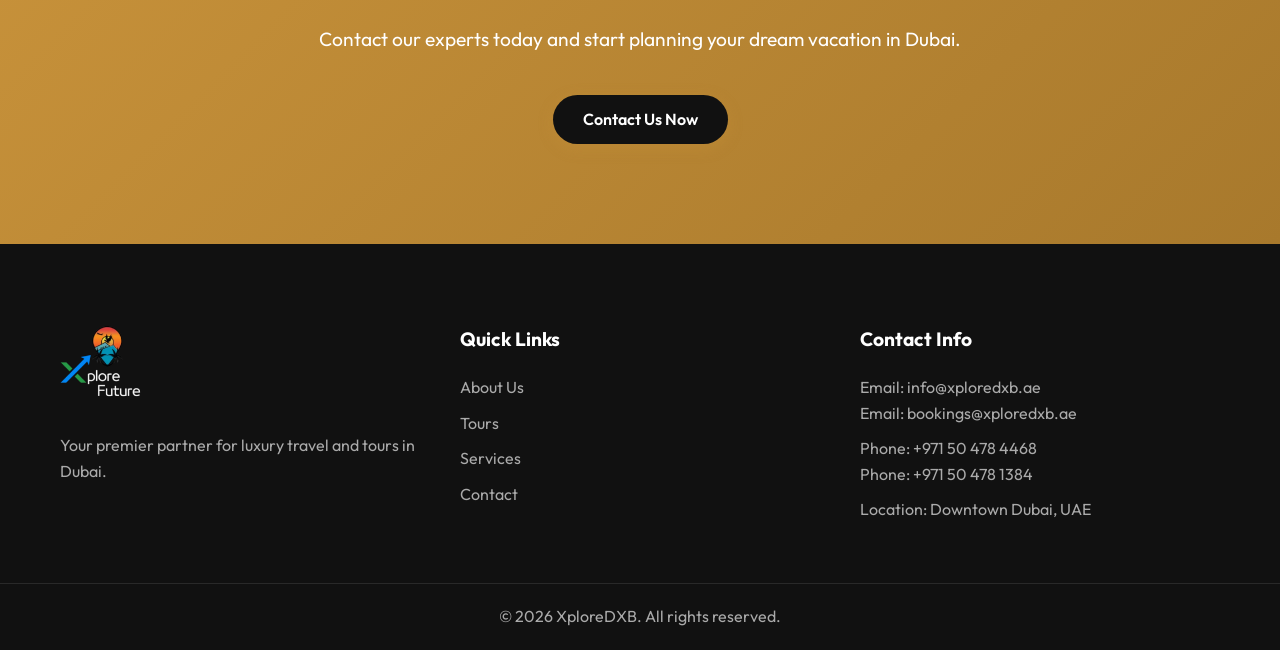
==== commit 44f9e898: "contact updated" ====
--- a/index.html
+++ b/index.html
@@ -3,8 +3,33 @@
 <head>
     <meta charset="UTF-8">
     <meta name="viewport" content="width=device-width, initial-scale=1.0">
-    <title>XploreDXB - Dubai City Tour</title>
-    <meta name="description" content="Explore Dubai with the best city tours, chauffeur services, and customizable trips.">
+    <title>XploreDXB - Premier Dubai City Tours & Luxury Chauffeur Services</title>
+    <meta name="description" content="Discover the best of Dubai with XploreDXB. We offer luxury Dubai city tours, premium chauffeur services, and bespoke desert safaris for an unforgettable experience.">
+    <script type="application/ld+json">
+    {
+      "@context": "https://schema.org",
+      "@type": "TravelAgency",
+      "name": "XploreDXB",
+      "url": "https://www.xploredxb.ae",
+      "logo": "https://www.xploredxb.ae/assets/logo.png",
+      "description": "Discover the best of Dubai with XploreDXB. We offer luxury Dubai city tours, premium chauffeur services, and bespoke desert safaris for an unforgettable experience.",
+      "address": {
+        "@type": "PostalAddress",
+        "streetAddress": "123 Sheikh Zayed Road",
+        "addressLocality": "Downtown Dubai",
+        "addressRegion": "Dubai",
+        "addressCountry": "AE"
+      },
+      "telephone": ["+971-50-478-4468", "+971-50-478-1384"],
+      "email": ["info@xploredxb.ae", "bookings@xploredxb.ae"],
+      "openingHoursSpecification": {
+        "@type": "OpeningHoursSpecification",
+        "dayOfWeek": ["Monday", "Tuesday", "Wednesday", "Thursday", "Friday", "Saturday", "Sunday"],
+        "opens": "00:00",
+        "closes": "23:59"
+      }
+    }
+    </script>
     <link href="https://fonts.googleapis.com/css2?family=Outfit:wght@300;400;600;700&display=swap" rel="stylesheet">
     <link rel="stylesheet" href="css/style.css">
 </head>
@@ -138,8 +163,8 @@
             </div>
             <div class="footer-contact">
                 <h4>Contact Info</h4>
-                <p>Email: info@xploredxb.ae</p>
-                <p>Phone: +971 50 123 4567</p>
+                <p>Email: info@xploredxb.ae<br>Email: bookings@xploredxb.ae</p>
+                <p>Phone: +971 50 478 4468<br>Phone: +971 50 478 1384</p>
                 <p>Location: Downtown Dubai, UAE</p>
             </div>
         </div>
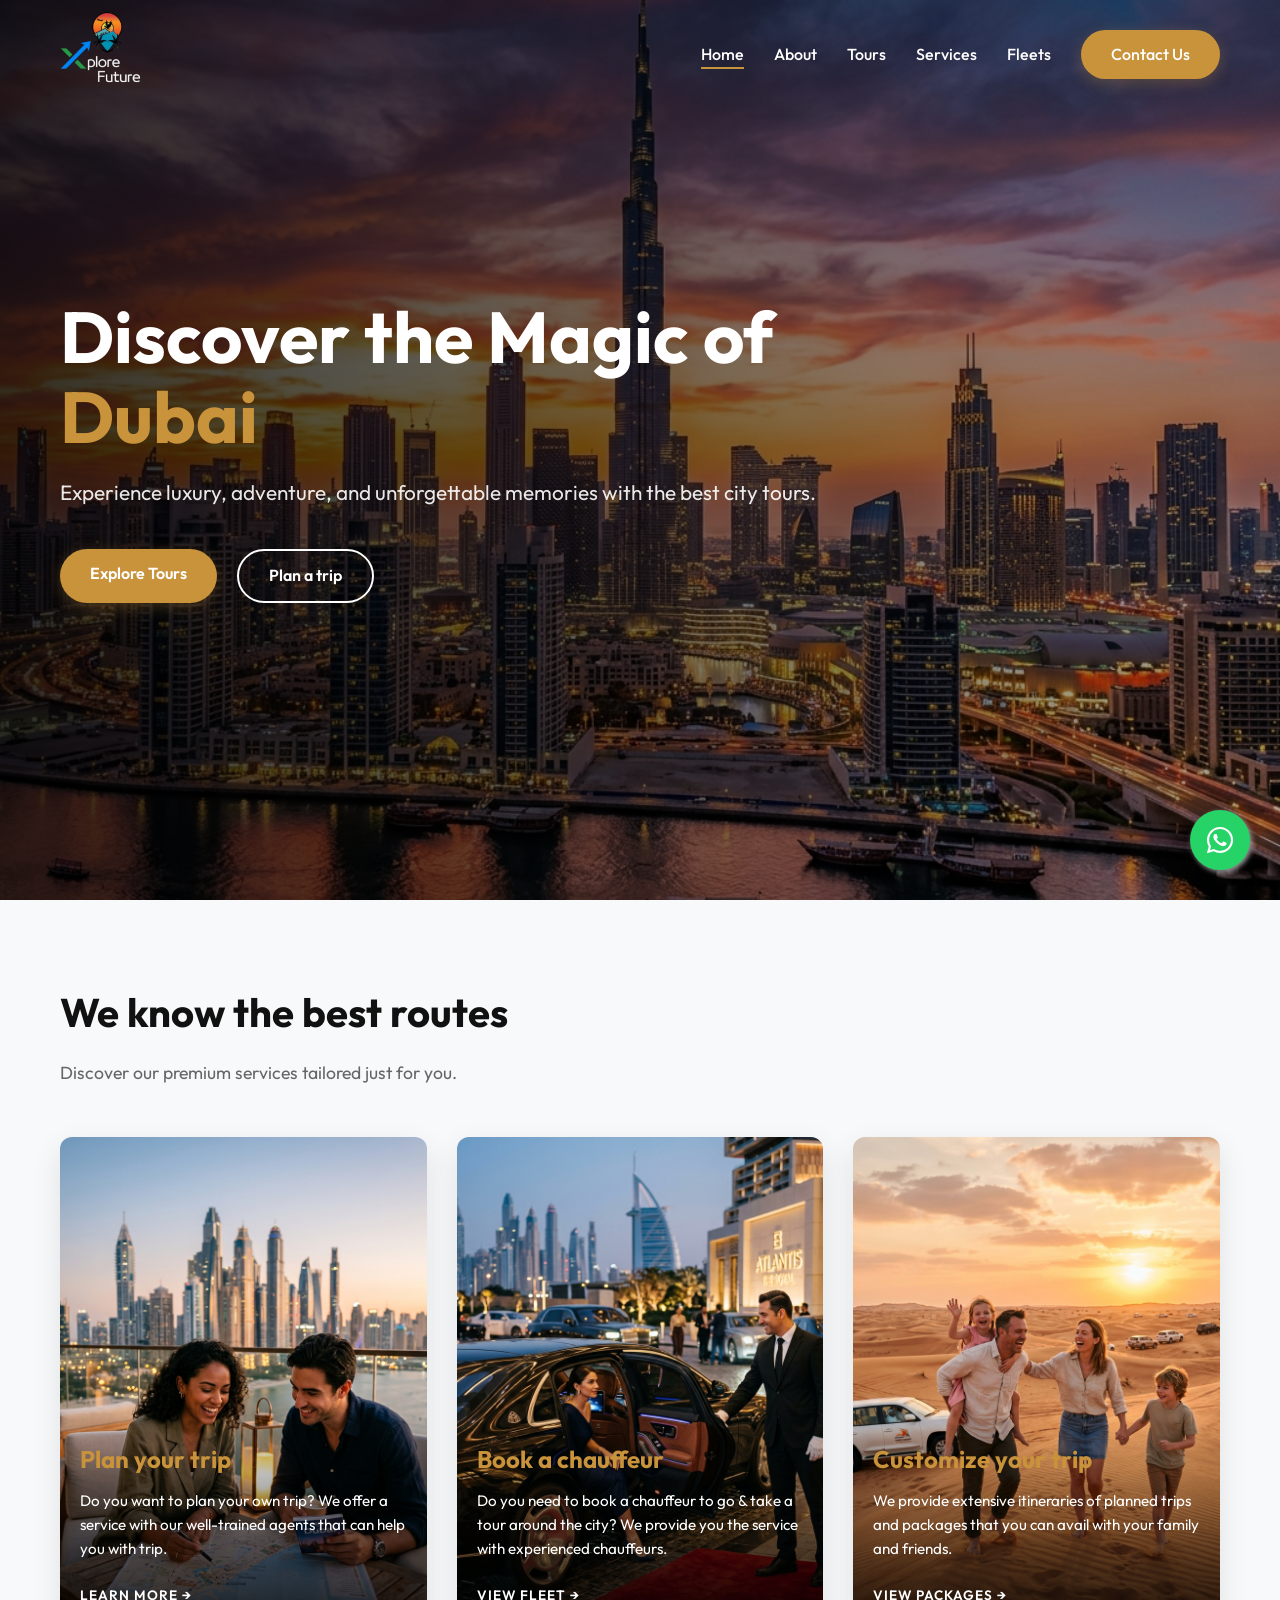
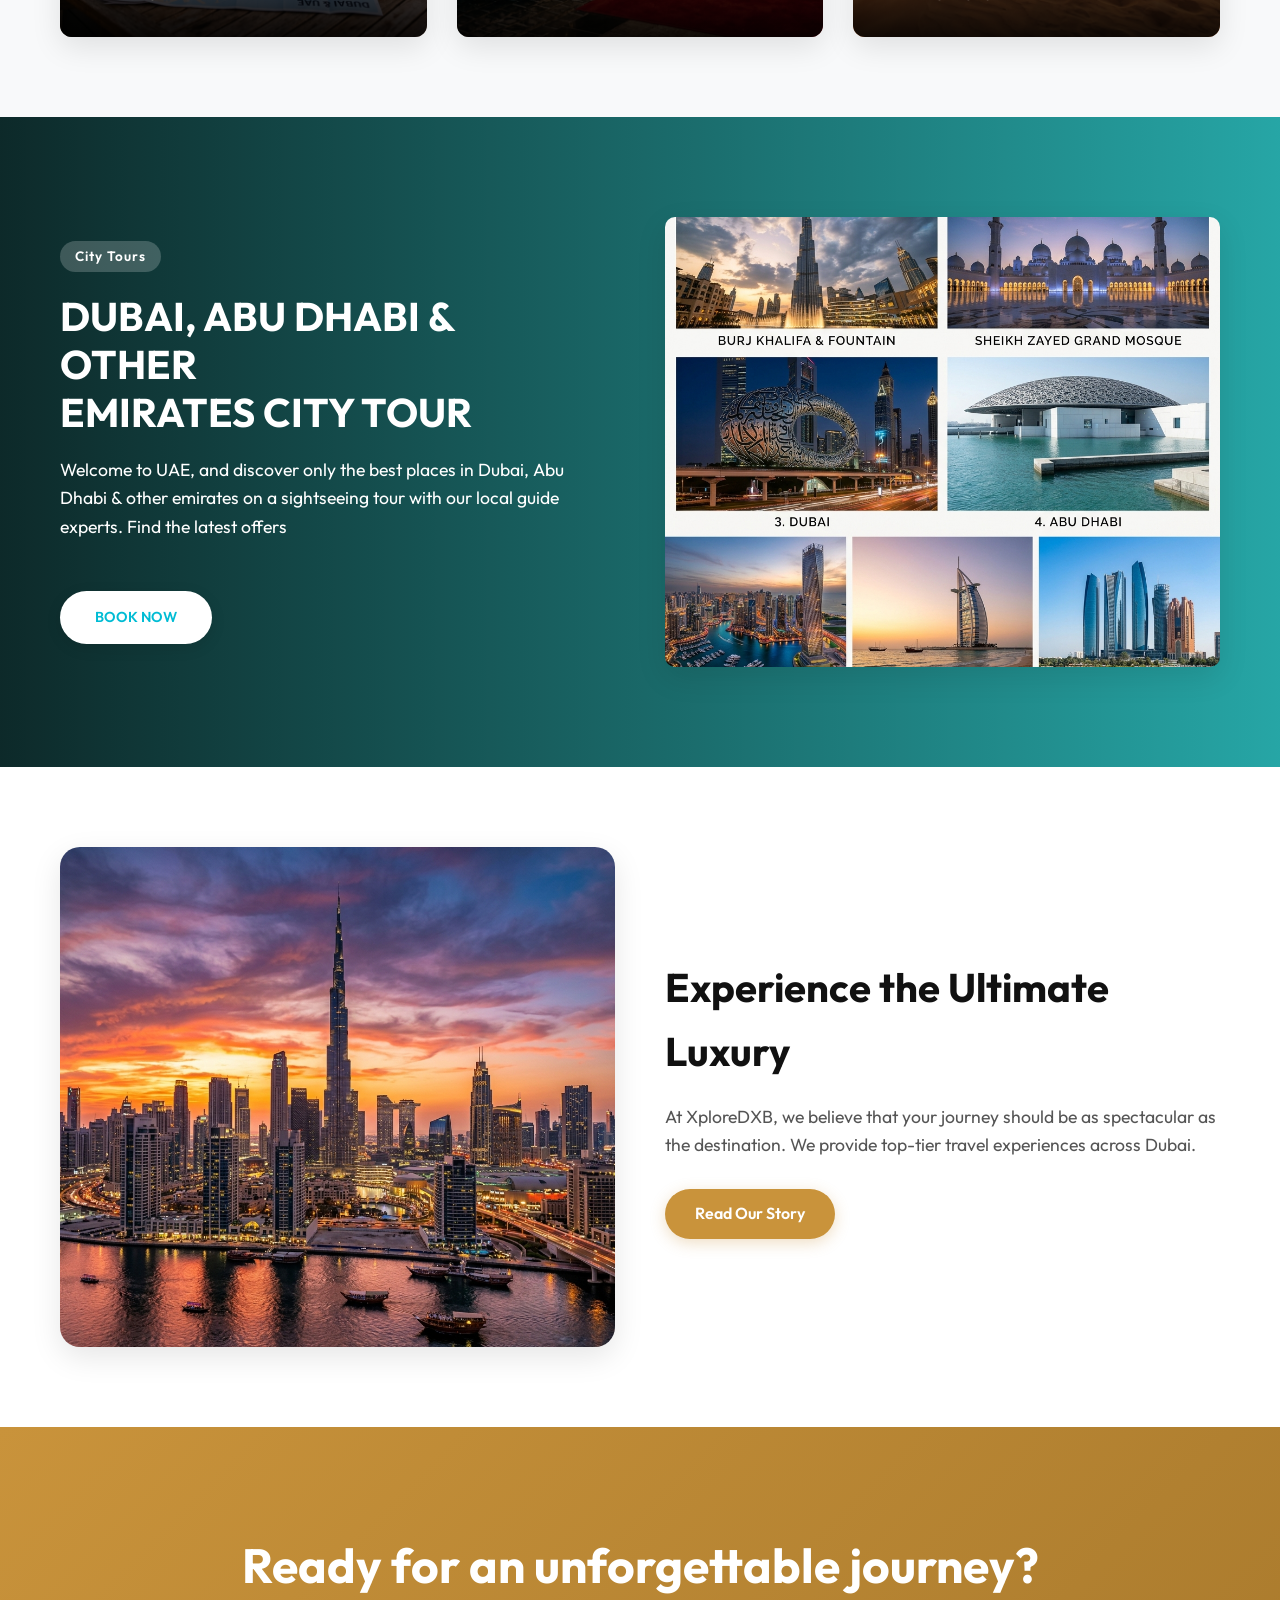
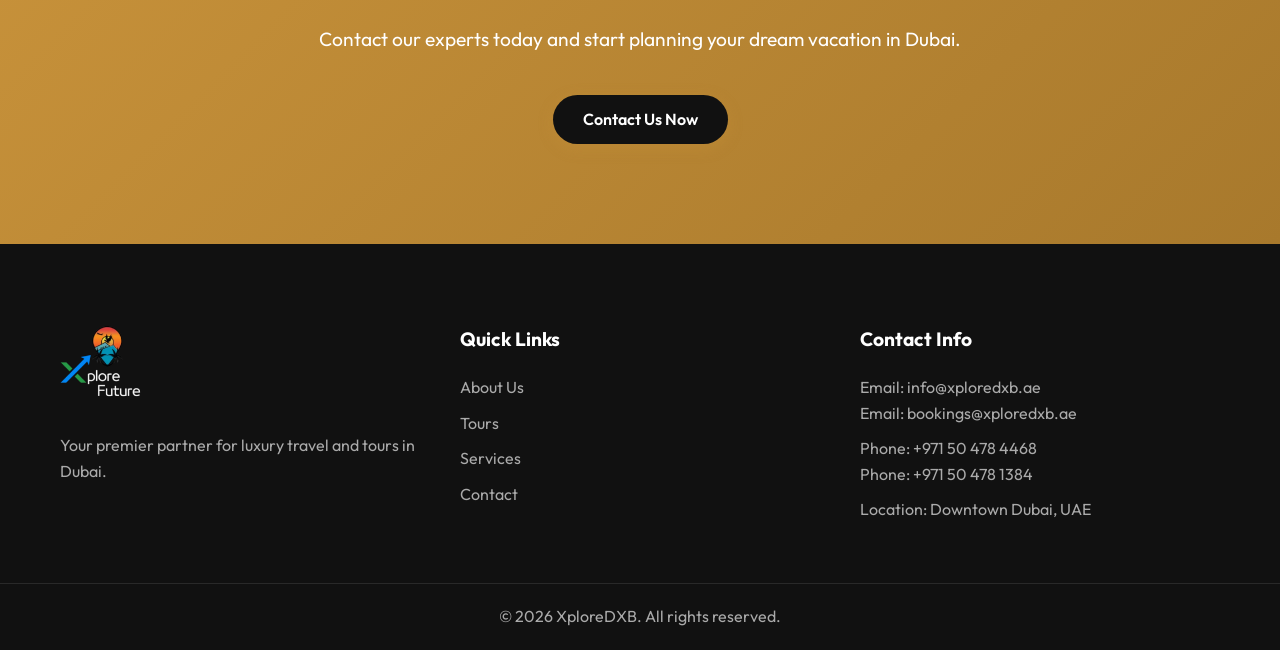
==== commit 7e1721de: "whatsapp" ====
--- a/index.html
+++ b/index.html
@@ -174,5 +174,10 @@
     </footer>
 
     <script src="js/main.js"></script>
+    <a href="https://wa.me/971504784468" class="whatsapp-float" target="_blank" rel="noopener noreferrer">
+        <svg xmlns="http://www.w3.org/2000/svg" viewBox="0 0 448 512" width="30" height="30" fill="currentColor">
+            <path d="M380.9 97.1C339 55.1 283.2 32 223.9 32c-122.4 0-222 99.6-222 222 0 39.1 10.2 77.3 29.6 111L0 480l117.7-30.9c32.4 17.7 68.9 27 106.1 27h.1c122.3 0 224.1-99.6 224.1-222 0-59.3-25.2-115-67.1-157zm-157 341.6c-33.2 0-65.7-8.9-94-25.7l-6.7-4-69.8 18.3L72 359.2l-4.4-7c-18.5-29.4-28.2-63.3-28.2-98.2 0-101.7 82.8-184.5 184.6-184.5 49.3 0 95.6 19.2 130.4 54.1 34.8 34.9 56.2 81.2 56.1 130.5 0 101.8-84.9 184.6-186.6 184.6zm101.2-138.2c-5.5-2.8-32.8-16.2-37.9-18-5.1-1.9-8.8-2.8-12.5 2.8-3.7 5.6-14.3 18-17.6 21.8-3.2 3.7-6.5 4.2-12 1.4-32.6-16.3-54-29.1-75.5-66-5.7-9.8 5.7-9.1 16.3-30.3 1.8-3.7 .9-6.9-.5-9.7-1.4-2.8-12.5-30.1-17.1-41.2-4.5-10.8-9.1-9.3-12.5-9.5-3.2-.2-6.9-.2-10.6-.2-3.7 0-9.7 1.4-14.8 6.9-5.1 5.6-19.4 19-19.4 46.3 0 27.3 19.9 53.7 22.6 57.4 2.8 3.7 39.1 59.7 94.8 83.8 35.2 15.2 49 16.5 66.6 13.9 10.7-1.6 32.8-13.4 37.4-26.4 4.6-13 4.6-24.1 3.2-26.4-1.3-2.5-5-3.9-10.5-6.6z"/>
+        </svg>
+    </a>
 </body>
 </html>
--- a/css/style.css
+++ b/css/style.css
@@ -802,3 +802,28 @@
     text-align: center;
 }
 
+
+.whatsapp-float {
+    position: fixed;
+    width: 60px;
+    height: 60px;
+    bottom: 30px;
+    right: 30px;
+    background-color: #25d366;
+    color: #FFF;
+    border-radius: 50px;
+    text-align: center;
+    font-size: 30px;
+    box-shadow: 2px 2px 5px #999;
+    z-index: 1000;
+    display: flex;
+    justify-content: center;
+    align-items: center;
+    transition: transform 0.3s ease;
+}
+
+.whatsapp-float:hover {
+    transform: scale(1.1);
+    color: #FFF;
+}
+
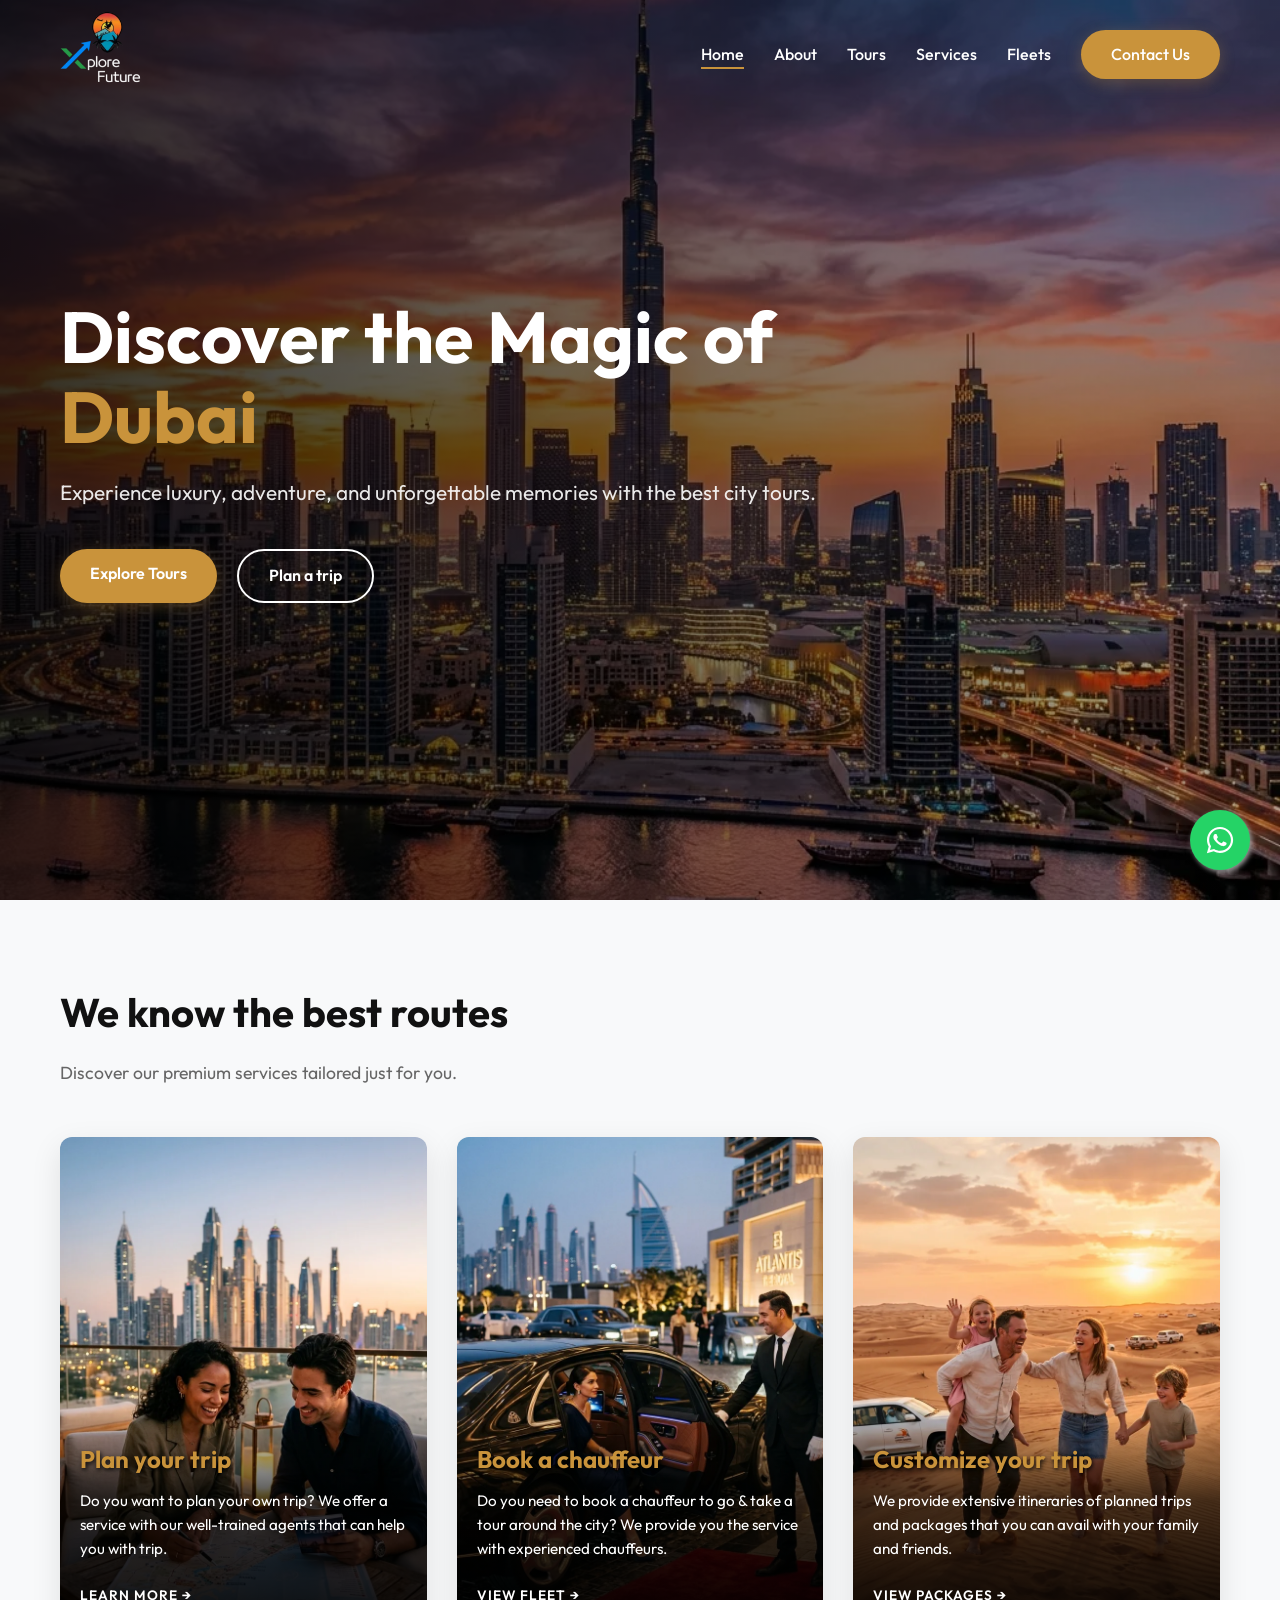
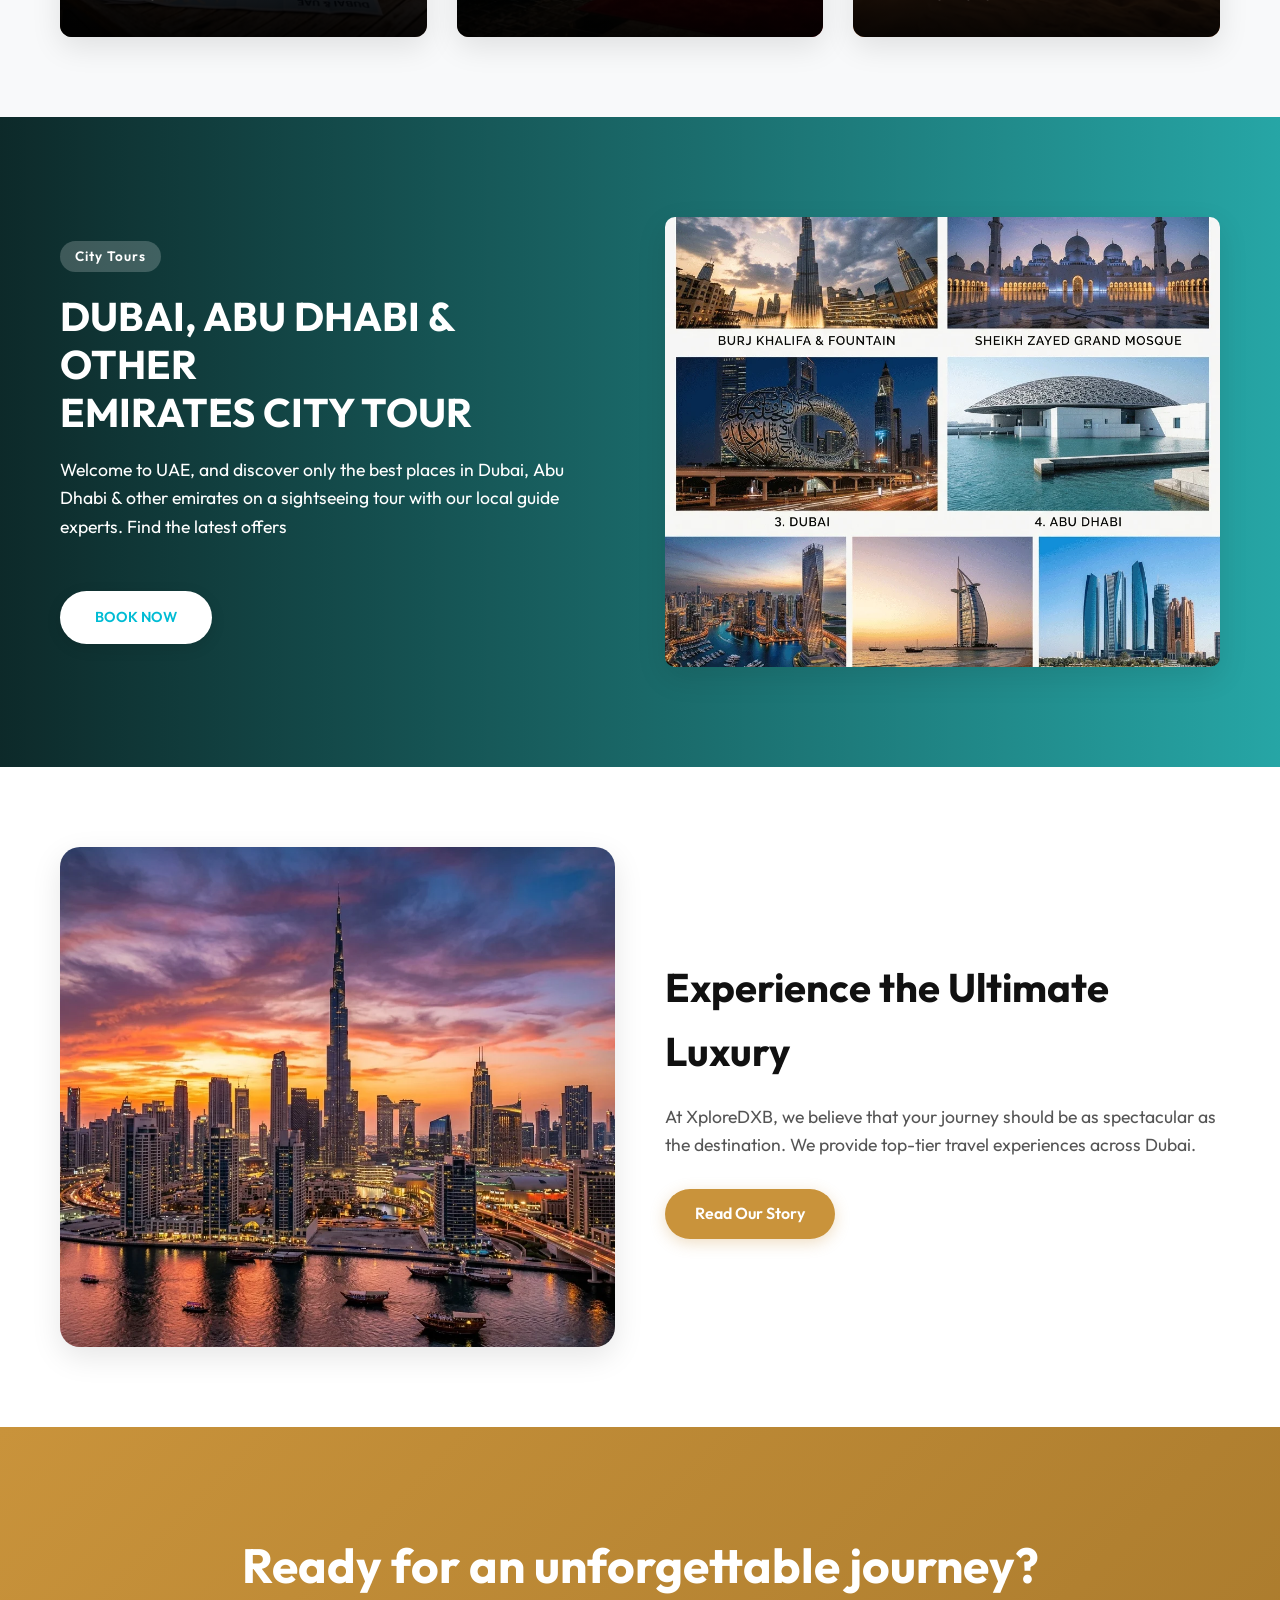
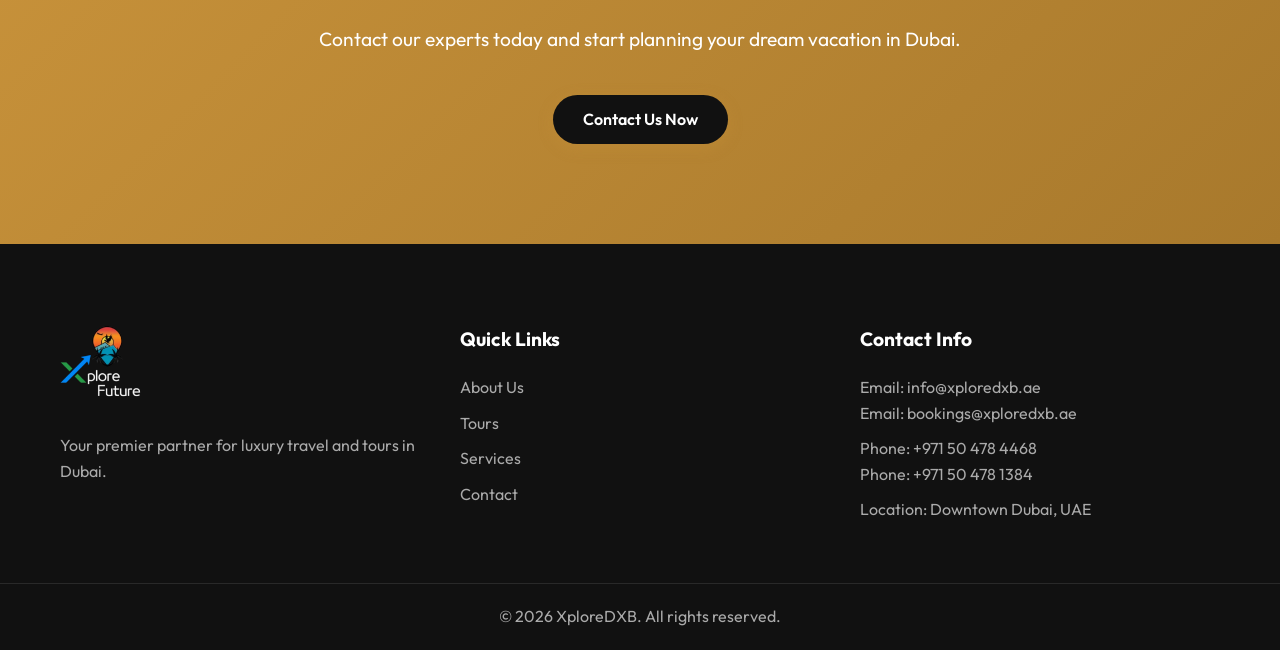
==== commit 231a5239: "final done" ====
--- a/index.html
+++ b/index.html
@@ -32,6 +32,11 @@
     </script>
     <link href="https://fonts.googleapis.com/css2?family=Outfit:wght@300;400;600;700&display=swap" rel="stylesheet">
     <link rel="stylesheet" href="css/style.css">
+    <link rel="apple-touch-icon" sizes="180x180" href="assets/apple-touch-icon.png">
+    <link rel="icon" type="image/png" sizes="32x32" href="assets/favicon-32x32.png">
+    <link rel="icon" type="image/png" sizes="16x16" href="assets/favicon-16x16.png">
+    <link rel="manifest" href="assets/site.webmanifest">
+    <link rel="shortcut icon" href="assets/favicon.ico">
 </head>
 <body>
     <header class="header" id="header">
@@ -81,7 +86,7 @@
                 
                 <div class="cards-grid">
                     <!-- Card 1 -->
-                    <div class="route-card" style="background-image: url('assets/images/card_plan.png');">
+                    <div class="route-card" style="background-image: url('assets/images/card_plan.webp');">
                         <div class="card-overlay">
                             <h3>Plan your trip</h3>
                             <p>Do you want to plan your own trip? We offer a service with our well-trained agents that can help you with trip.</p>
@@ -90,7 +95,7 @@
                     </div>
 
                     <!-- Card 2 -->
-                    <div class="route-card" style="background-image: url('assets/images/card_chauffeur.png');">
+                    <div class="route-card" style="background-image: url('assets/images/card_chauffeur.webp');">
                         <div class="card-overlay">
                             <h3>Book a chauffeur</h3>
                             <p>Do you need to book a chauffeur to go & take a tour around the city? We provide you the service with experienced chauffeurs.</p>
@@ -99,7 +104,7 @@
                     </div>
 
                     <!-- Card 3 -->
-                    <div class="route-card" style="background-image: url('assets/images/card_customize.png');">
+                    <div class="route-card" style="background-image: url('assets/images/card_customize.webp');">
                         <div class="card-overlay">
                             <h3>Customize your trip</h3>
                             <p>We provide extensive itineraries of planned trips and packages that you can avail with your family and friends.</p>
@@ -127,7 +132,7 @@
         <!-- About Us Snippet Section -->
         <section class="section about-snippet">
             <div class="container split-layout">
-                <div class="split-image" style="background-image: url('assets/images/hero_dubai.png'); border-radius: 20px;"></div>
+                <div class="split-image" style="background-image: url('assets/images/hero_dubai.webp'); border-radius: 20px;"></div>
                 <div class="split-content">
                     <h2 class="section-title">Experience the Ultimate Luxury</h2>
                     <p>At XploreDXB, we believe that your journey should be as spectacular as the destination. We provide top-tier travel experiences across Dubai.</p>
--- a/css/style.css
+++ b/css/style.css
@@ -188,7 +188,7 @@
 .hero {
     height: 100vh;
     min-height: 600px;
-    background-image: url('../assets/images/hero_dubai.png');
+    background-image: url('../assets/images/hero_dubai.webp');
     background-size: cover;
     background-repeat: no-repeat;
     background-position: 0% 50%;
@@ -275,7 +275,7 @@
     bottom: 0;
     left: 0;
     right: 0;
-    background: linear-gradient(to top, rgba(0,0,0,0.9), transparent);
+    background: linear-gradient(to top, rgba(0,0,0,0.95) 0%, rgba(0,0,0,0.7) 60%, transparent 100%);
     padding: 30px 20px;
     color: var(--white);
     transition: var(--transition);
@@ -285,6 +285,7 @@
     font-size: 1.5rem;
     margin-bottom: 10px;
     color: var(--primary);
+    text-shadow: 1px 2px 4px rgba(0,0,0,0.9);
 }
 
 .card-overlay p {
@@ -408,7 +409,7 @@
 /* City Tour Section */
 .city-tour-section {
     position: relative;
-    background-image: url('../assets/images/hero_dubai.png');
+    background-image: url('../assets/images/hero_dubai.webp');
     background-size: cover;
     background-position: center;
     background-attachment: fixed;
@@ -462,7 +463,7 @@
 }
 
 .city-tour-img {
-    background-image: url('../assets/images/city_tour.png');
+    background-image: url('../assets/images/city_tour.webp');
     border-radius: 10px;
     height: 450px;
     box-shadow: var(--shadow);
@@ -616,7 +617,7 @@
 .vip-section {
     position: relative;
     padding: 100px 0;
-    background: url('../assets/images/hero_dubai.png') center/cover fixed;
+    background: url('../assets/images/hero_dubai.webp') center/cover fixed;
     color: var(--white);
     overflow: hidden;
 }
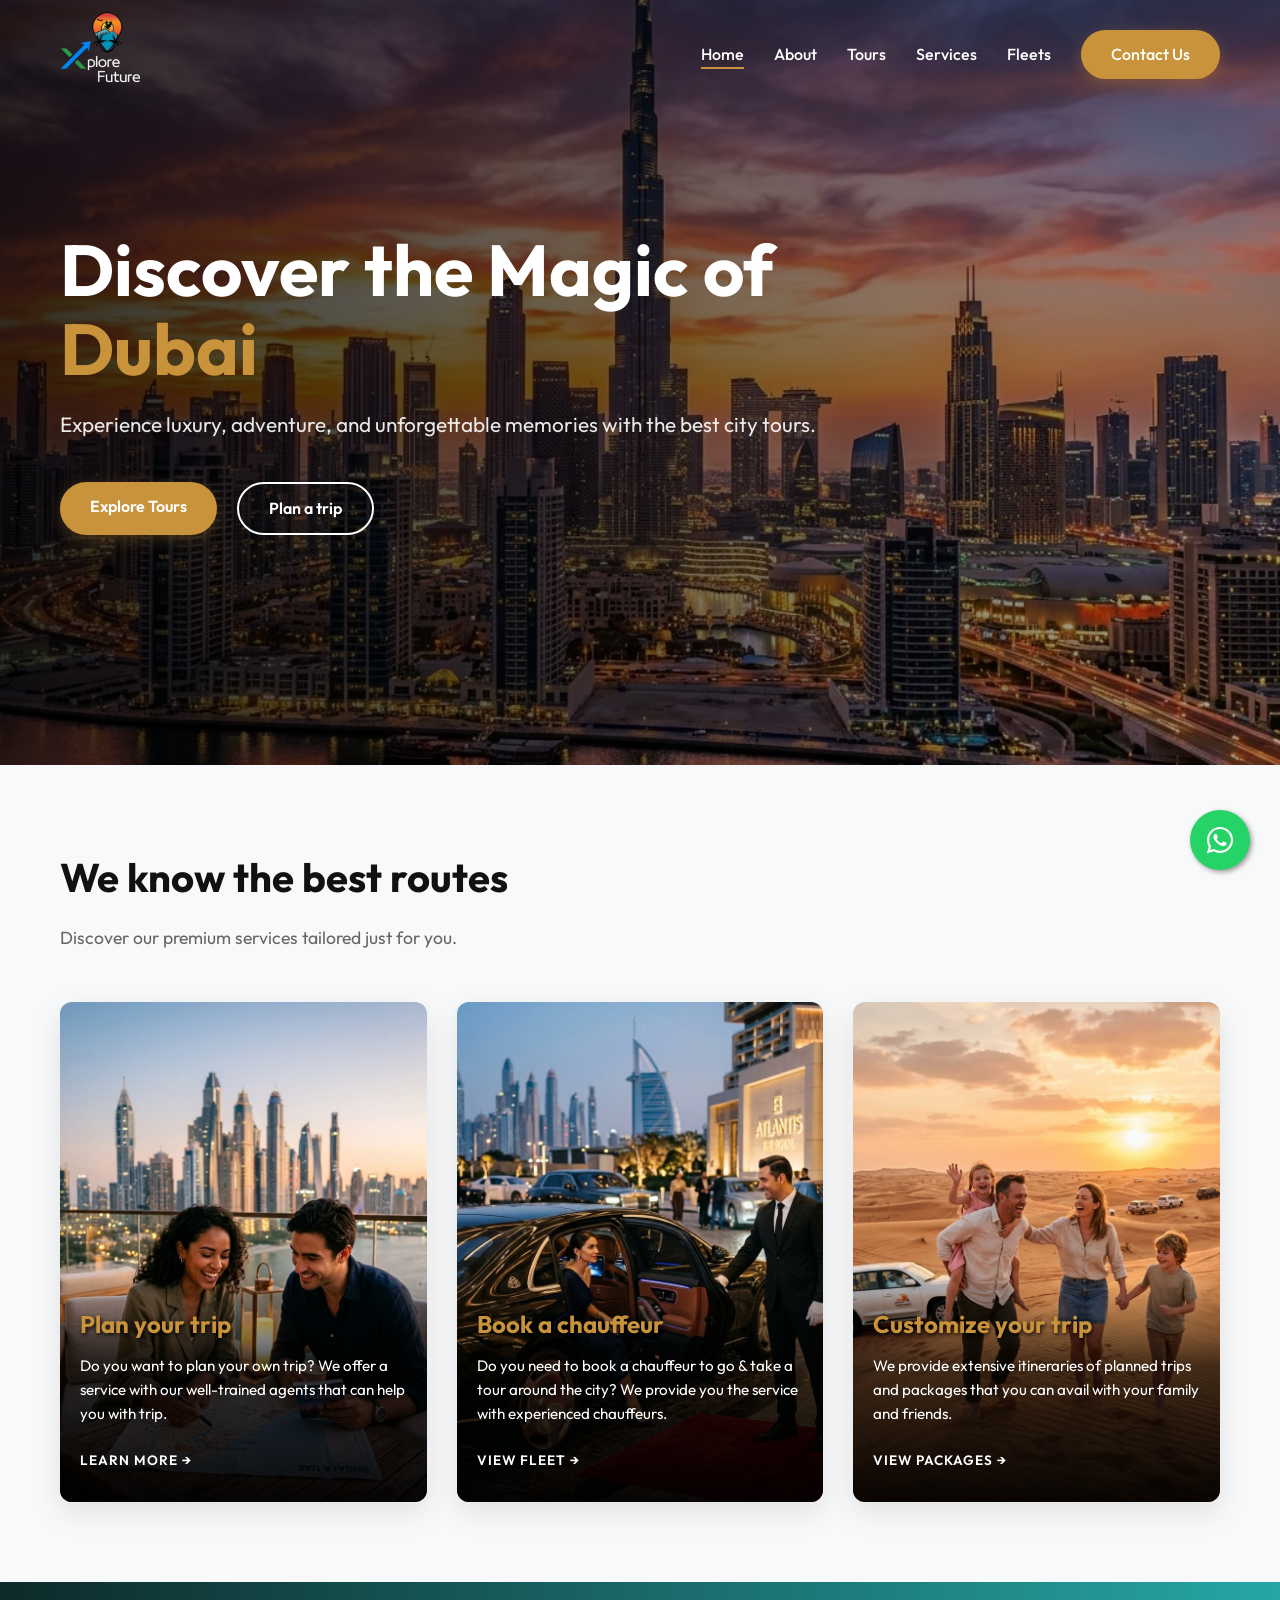
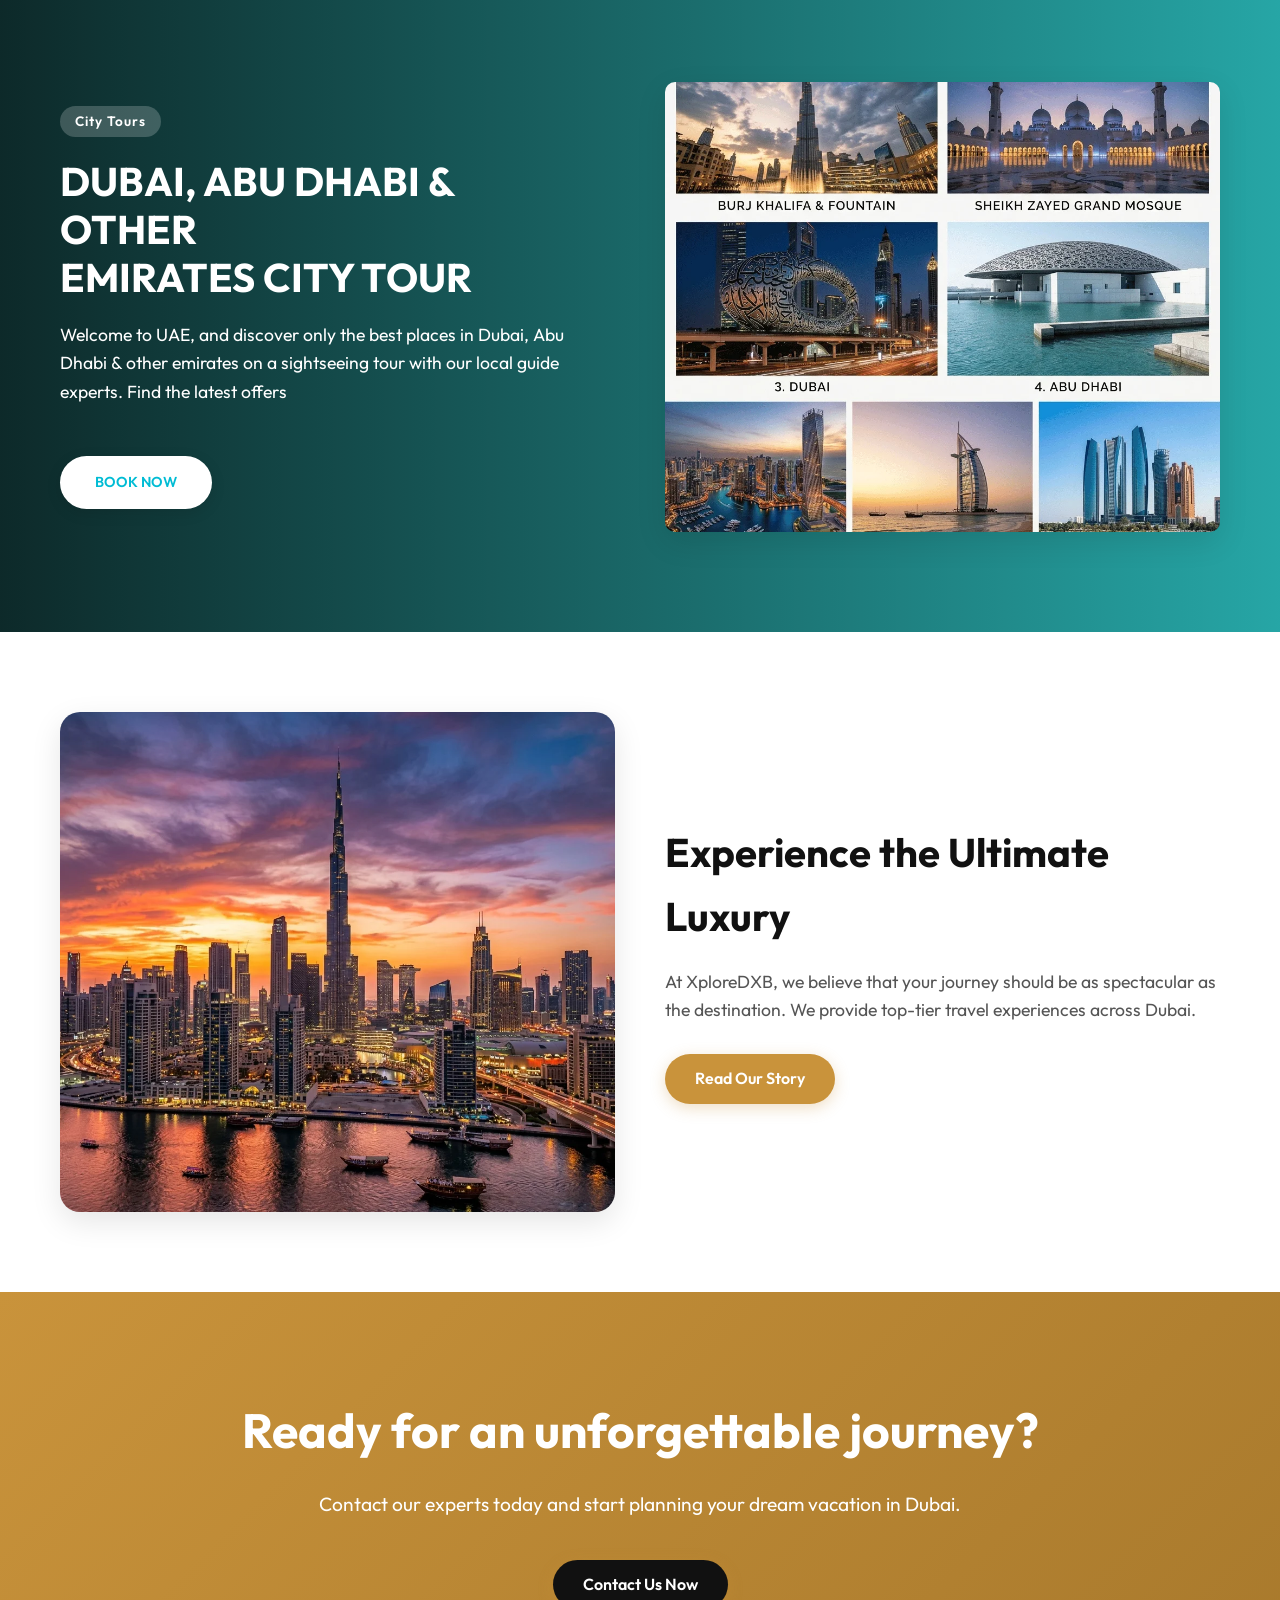
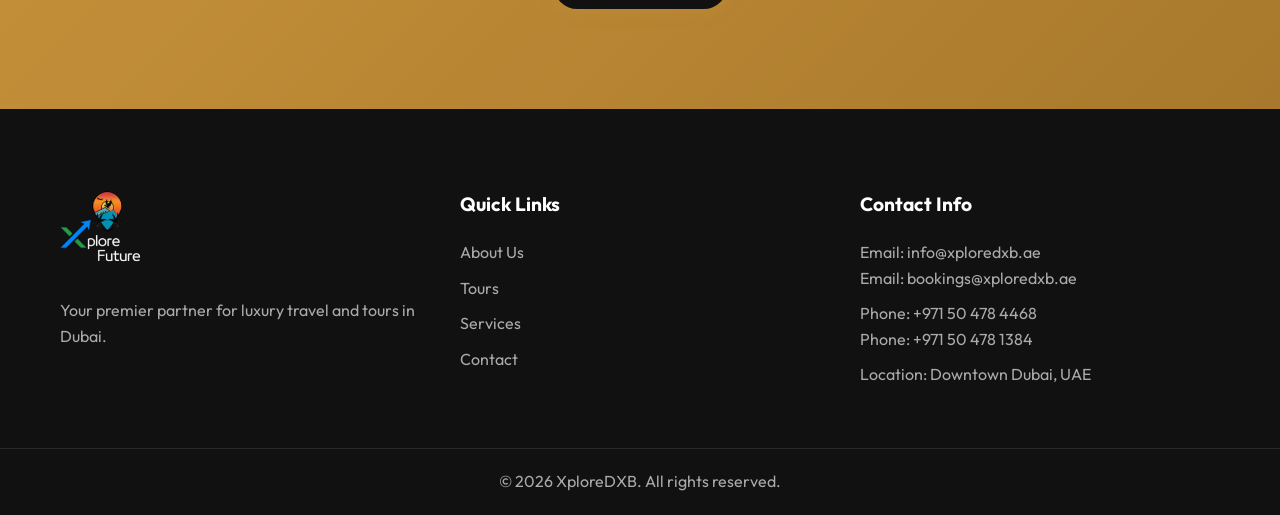
==== commit b4cdc392: "final updated done" ====
--- a/index.html
+++ b/index.html
@@ -37,19 +37,20 @@
     <link rel="icon" type="image/png" sizes="16x16" href="assets/favicon-16x16.png">
     <link rel="manifest" href="assets/site.webmanifest">
     <link rel="shortcut icon" href="assets/favicon.ico">
+    <link rel="canonical" href="https://xploredxb.ae/">
 </head>
 <body>
     <header class="header" id="header">
         <div class="container nav-container">
-            <a href="index.html" class="logo"><img src="assets/logo.png" alt="XploreDXB Logo" style="height: 75px; width: auto; max-height: 100%;"></a>
+            <a href="/" class="logo"><img src="assets/logo.png" alt="XploreDXB Logo" style="height: 75px; width: auto; max-height: 100%;"></a>
             <nav class="nav-menu" id="nav-menu">
                 <ul class="nav-list">
-                    <li><a href="index.html" class="nav-link active">Home</a></li>
-                    <li><a href="about.html" class="nav-link">About</a></li>
-                    <li><a href="tours.html" class="nav-link">Tours</a></li>
-                    <li><a href="services.html" class="nav-link">Services</a></li>
-                    <li><a href="fleets.html" class="nav-link">Fleets</a></li>
-                    <li><a href="contact.html" class="nav-link btn-primary">Contact Us</a></li>
+                    <li><a href="/" class="nav-link active">Home</a></li>
+                    <li><a href="/about" class="nav-link">About</a></li>
+                    <li><a href="/tours" class="nav-link">Tours</a></li>
+                    <li><a href="/services" class="nav-link">Services</a></li>
+                    <li><a href="/fleets" class="nav-link">Fleets</a></li>
+                    <li><a href="/contact" class="nav-link btn-primary">Contact Us</a></li>
                 </ul>
             </nav>
             <div class="menu-toggle" id="menu-toggle">
@@ -69,8 +70,8 @@
                     <h1 class="hero-title">Discover the Magic of <span>Dubai</span></h1>
                     <p class="hero-subtitle">Experience luxury, adventure, and unforgettable memories with the best city tours.</p>
                     <div class="hero-actions">
-                        <a href="tours.html" class="btn-primary">Explore Tours</a>
-                        <a href="contact.html" class="btn-secondary">Plan a trip</a>
+                        <a href="/tours" class="btn-primary">Explore Tours</a>
+                        <a href="/contact" class="btn-secondary">Plan a trip</a>
                     </div>
                 </div>
             </div>
@@ -90,7 +91,7 @@
                         <div class="card-overlay">
                             <h3>Plan your trip</h3>
                             <p>Do you want to plan your own trip? We offer a service with our well-trained agents that can help you with trip.</p>
-                            <a href="services.html" class="card-link">Learn More &rarr;</a>
+                            <a href="/services" class="card-link">Learn More &rarr;</a>
                         </div>
                     </div>
 
@@ -99,7 +100,7 @@
                         <div class="card-overlay">
                             <h3>Book a chauffeur</h3>
                             <p>Do you need to book a chauffeur to go & take a tour around the city? We provide you the service with experienced chauffeurs.</p>
-                            <a href="fleets.html" class="card-link">View Fleet &rarr;</a>
+                            <a href="/fleets" class="card-link">View Fleet &rarr;</a>
                         </div>
                     </div>
 
@@ -108,7 +109,7 @@
                         <div class="card-overlay">
                             <h3>Customize your trip</h3>
                             <p>We provide extensive itineraries of planned trips and packages that you can avail with your family and friends.</p>
-                            <a href="tours.html" class="card-link">View Packages &rarr;</a>
+                            <a href="/tours" class="card-link">View Packages &rarr;</a>
                         </div>
                     </div>
                 </div>
@@ -123,7 +124,7 @@
                     <span class="pill-tag">City Tours</span>
                     <h2 class="section-title text-white">DUBAI, ABU DHABI & OTHER<br>EMIRATES CITY TOUR</h2>
                     <p class="text-white">Welcome to UAE, and discover only the best places in Dubai, Abu Dhabi & other emirates on a sightseeing tour with our local guide experts. Find the latest offers</p>
-                    <a href="contact.html" class="btn-primary btn-cyan">BOOK NOW</a>
+                    <a href="/contact" class="btn-primary btn-cyan">BOOK NOW</a>
                 </div>
                 <div class="split-image city-tour-img"></div>
             </div>
@@ -136,7 +137,7 @@
                 <div class="split-content">
                     <h2 class="section-title">Experience the Ultimate Luxury</h2>
                     <p>At XploreDXB, we believe that your journey should be as spectacular as the destination. We provide top-tier travel experiences across Dubai.</p>
-                    <a href="about.html" class="btn-primary">Read Our Story</a>
+                    <a href="/about" class="btn-primary">Read Our Story</a>
                 </div>
             </div>
         </section>
@@ -146,7 +147,7 @@
             <div class="container cta-container">
                 <h2>Ready for an unforgettable journey?</h2>
                 <p>Contact our experts today and start planning your dream vacation in Dubai.</p>
-                <a href="contact.html" class="btn-primary" style="background: var(--dark); color: white;">Contact Us Now</a>
+                <a href="/contact" class="btn-primary" style="background: var(--dark); color: white;">Contact Us Now</a>
             </div>
         </section>
     </main>
@@ -154,16 +155,16 @@
     <footer class="footer">
         <div class="container footer-content">
             <div class="footer-brand">
-                <a href="index.html" class="logo"><img src="assets/logo.png" alt="XploreDXB Logo" style="height: 75px; width: auto; max-height: 100%;"></a>
+                <a href="/" class="logo"><img src="assets/logo.png" alt="XploreDXB Logo" style="height: 75px; width: auto; max-height: 100%;"></a>
                 <p>Your premier partner for luxury travel and tours in Dubai.</p>
             </div>
             <div class="footer-links">
                 <h4>Quick Links</h4>
                 <ul>
-                    <li><a href="about.html">About Us</a></li>
-                    <li><a href="tours.html">Tours</a></li>
-                    <li><a href="services.html">Services</a></li>
-                    <li><a href="contact.html">Contact</a></li>
+                    <li><a href="/about">About Us</a></li>
+                    <li><a href="/tours">Tours</a></li>
+                    <li><a href="/services">Services</a></li>
+                    <li><a href="/contact">Contact</a></li>
                 </ul>
             </div>
             <div class="footer-contact">
--- a/css/style.css
+++ b/css/style.css
@@ -828,3 +828,16 @@
     color: #FFF;
 }
 
+
+@media (min-width: 992px) {
+    @keyframes panBg {
+        0% { background-position: 0% 35%; }
+        100% { background-position: 100% 35%; }
+    }
+}
+
+@media (min-width: 992px) {
+    .hero {
+        height: 85vh;
+    }
+}
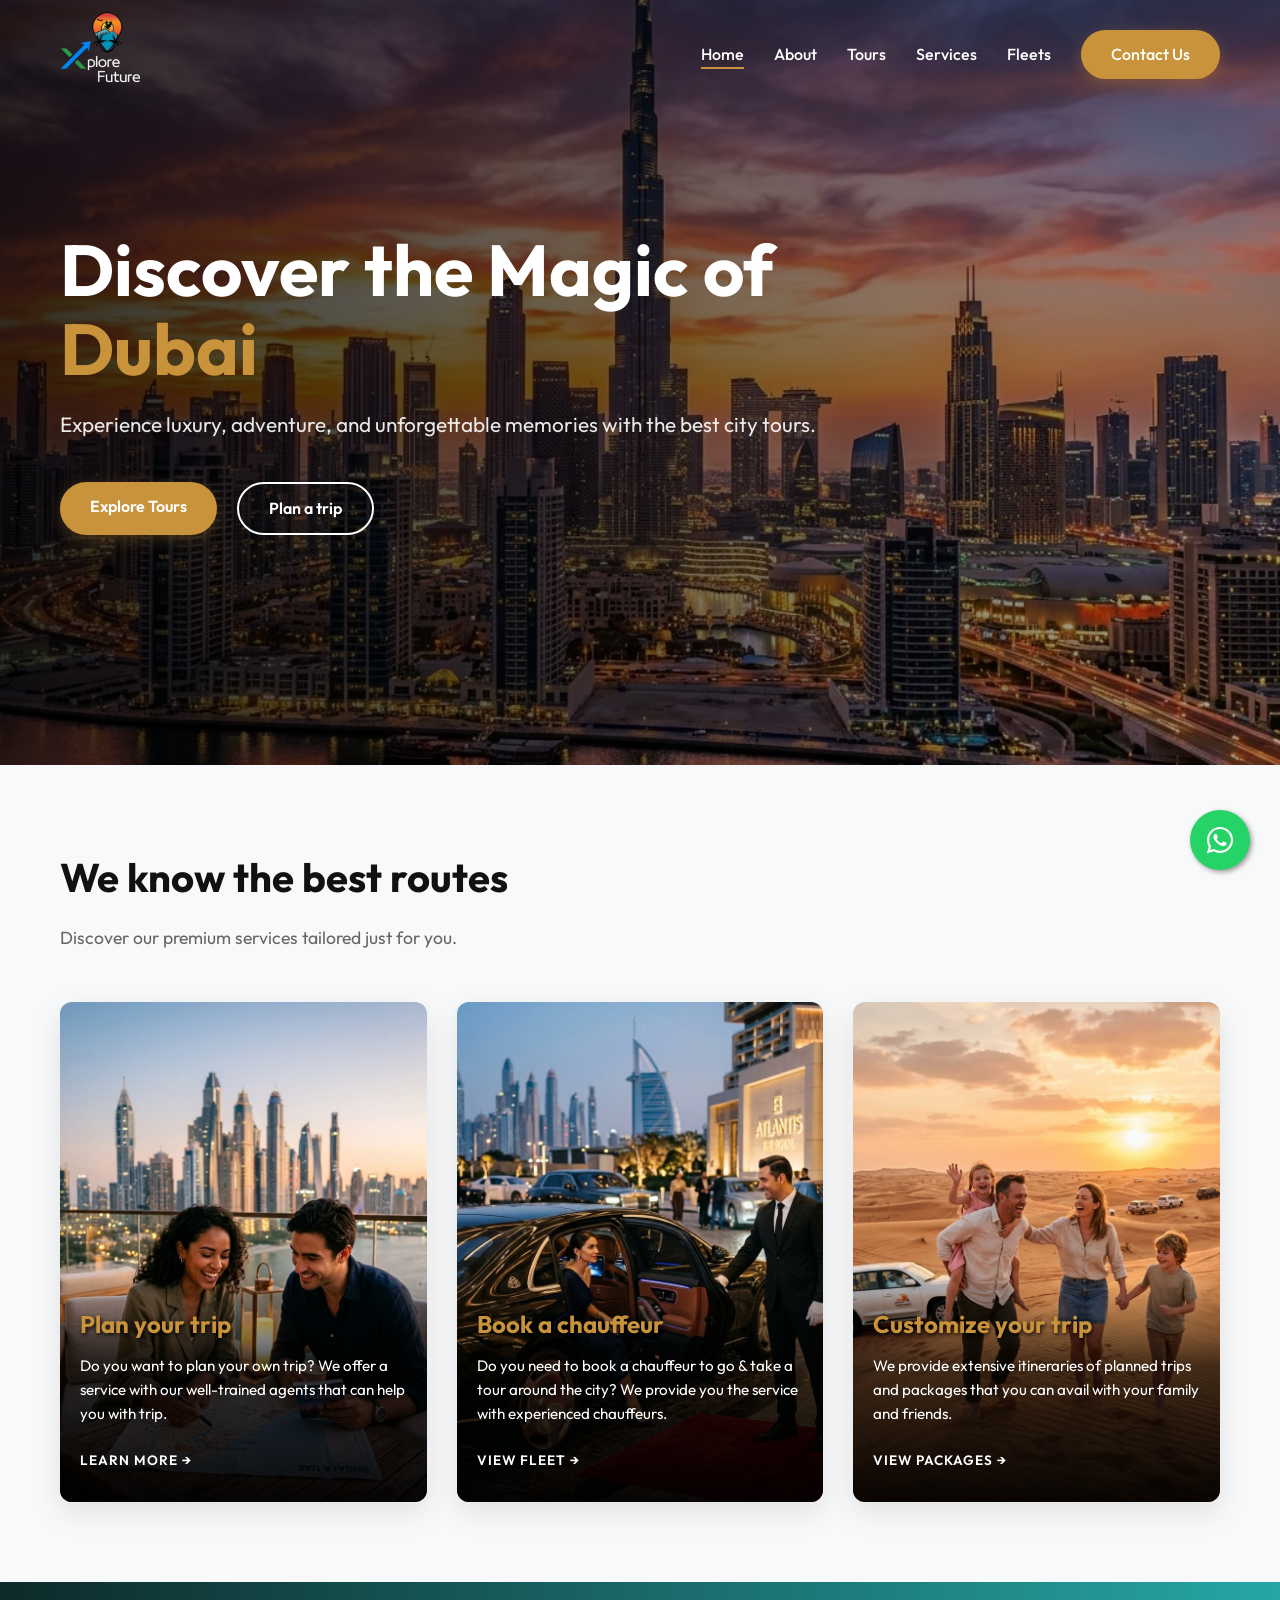
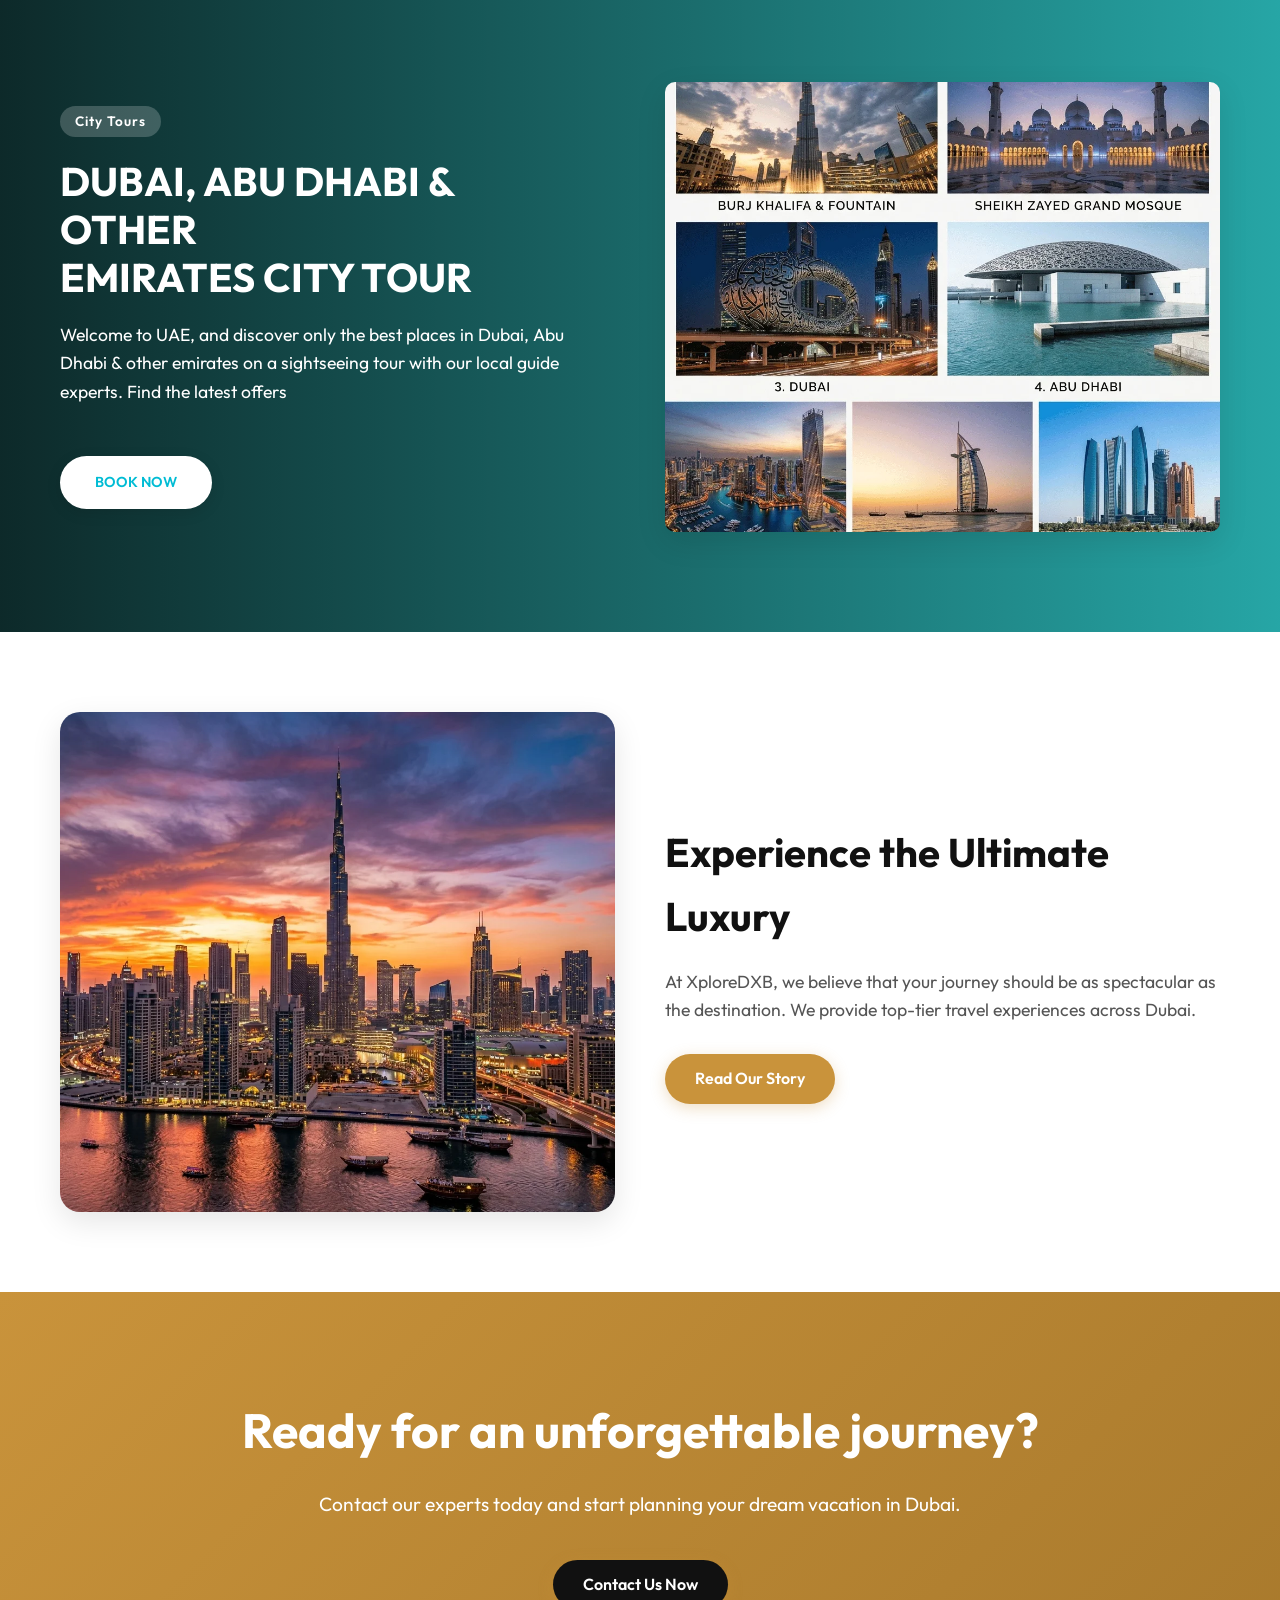
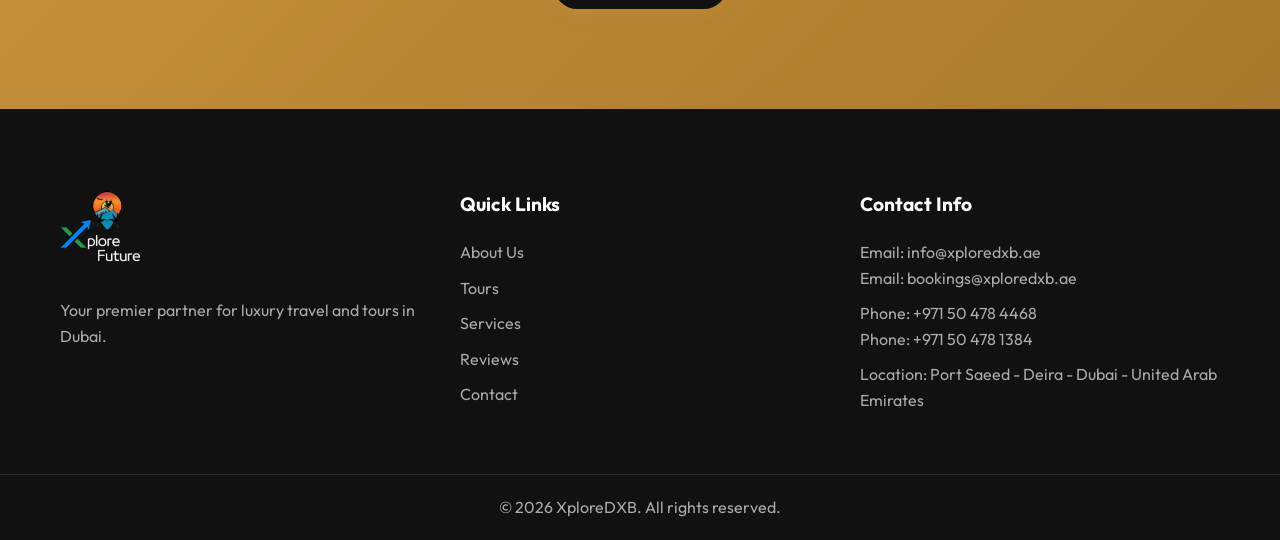
==== commit 6db4eca1: "done" ====
--- a/index.html
+++ b/index.html
@@ -15,8 +15,8 @@
       "description": "Discover the best of Dubai with XploreDXB. We offer luxury Dubai city tours, premium chauffeur services, and bespoke desert safaris for an unforgettable experience.",
       "address": {
         "@type": "PostalAddress",
-        "streetAddress": "123 Sheikh Zayed Road",
-        "addressLocality": "Downtown Dubai",
+        "streetAddress": "Port Saeed - Deira",
+        "addressLocality": "Dubai",
         "addressRegion": "Dubai",
         "addressCountry": "AE"
       },
@@ -164,6 +164,7 @@
                     <li><a href="/about">About Us</a></li>
                     <li><a href="/tours">Tours</a></li>
                     <li><a href="/services">Services</a></li>
+                    <li><a href="/reviews">Reviews</a></li>
                     <li><a href="/contact">Contact</a></li>
                 </ul>
             </div>
@@ -171,7 +172,7 @@
                 <h4>Contact Info</h4>
                 <p>Email: info@xploredxb.ae<br>Email: bookings@xploredxb.ae</p>
                 <p>Phone: +971 50 478 4468<br>Phone: +971 50 478 1384</p>
-                <p>Location: Downtown Dubai, UAE</p>
+                <p>Location: Port Saeed - Deira - Dubai - United Arab Emirates</p>
             </div>
         </div>
         <div class="footer-bottom">
